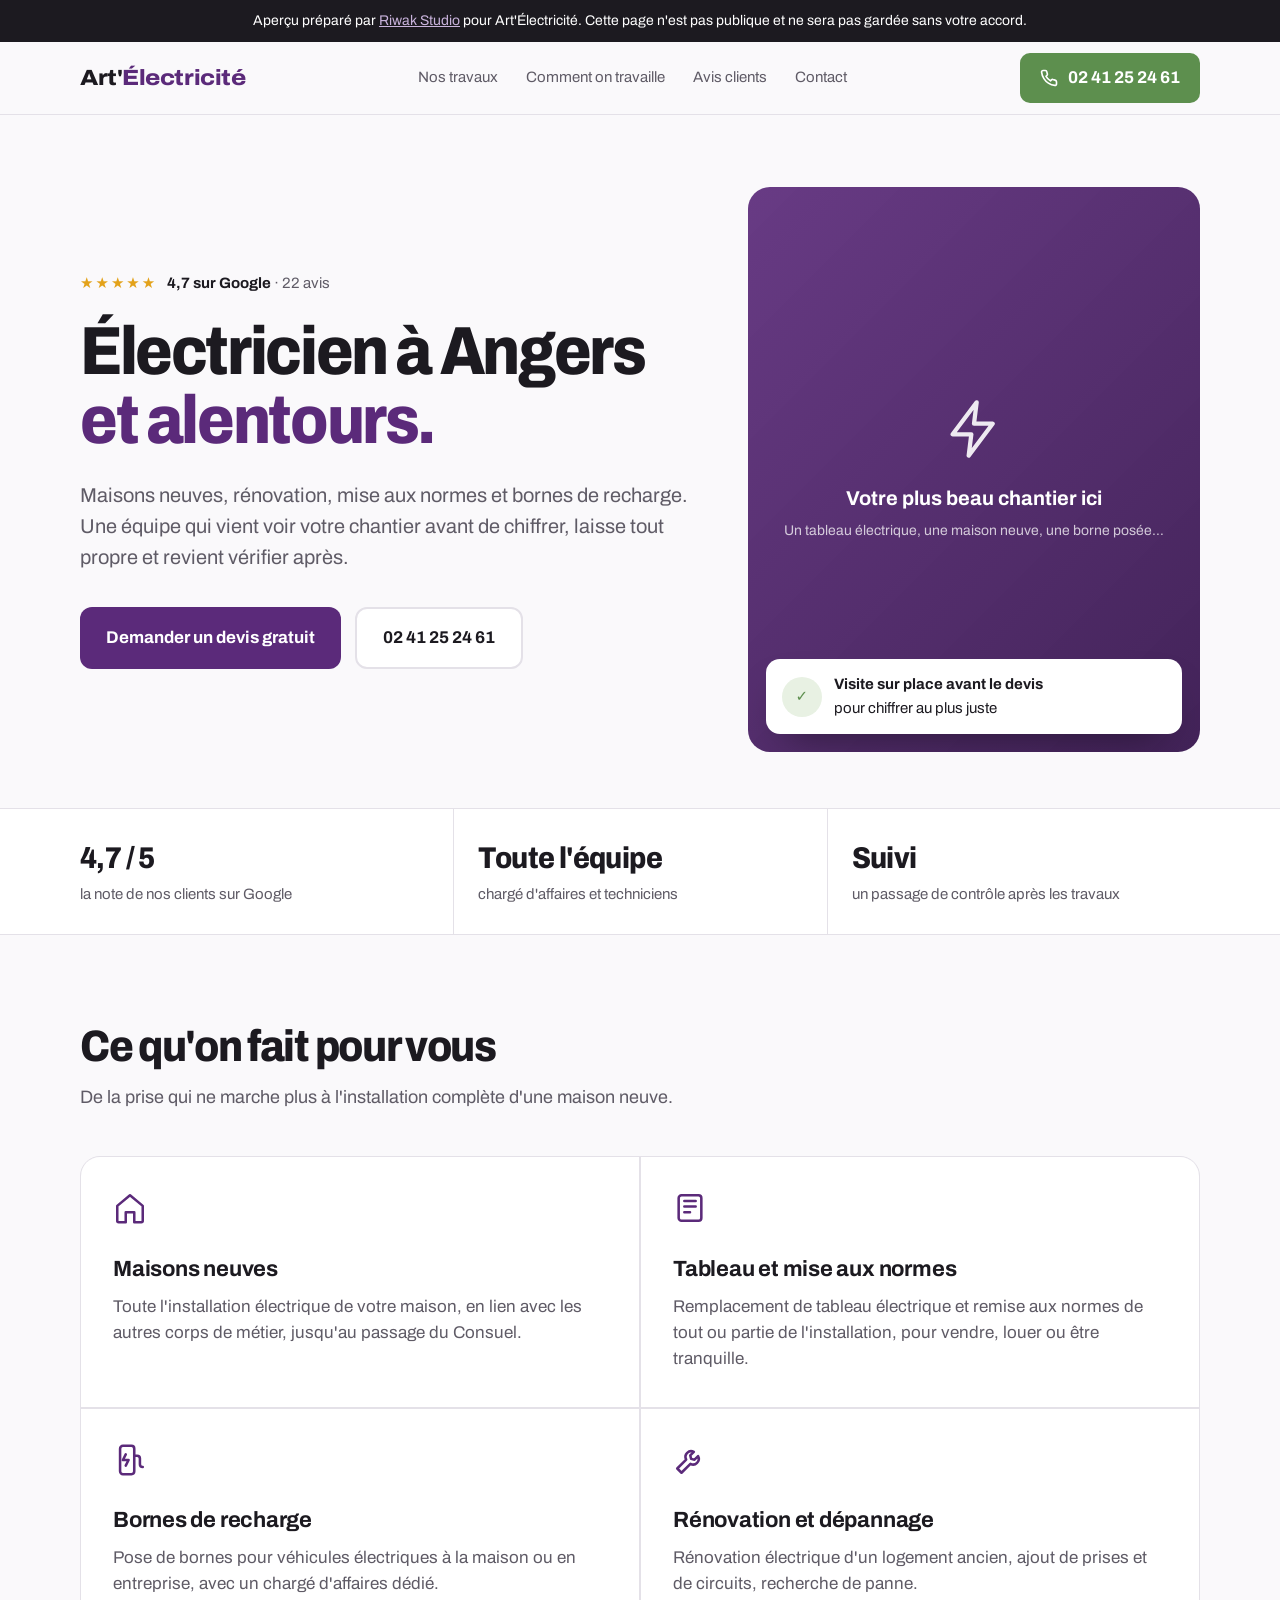
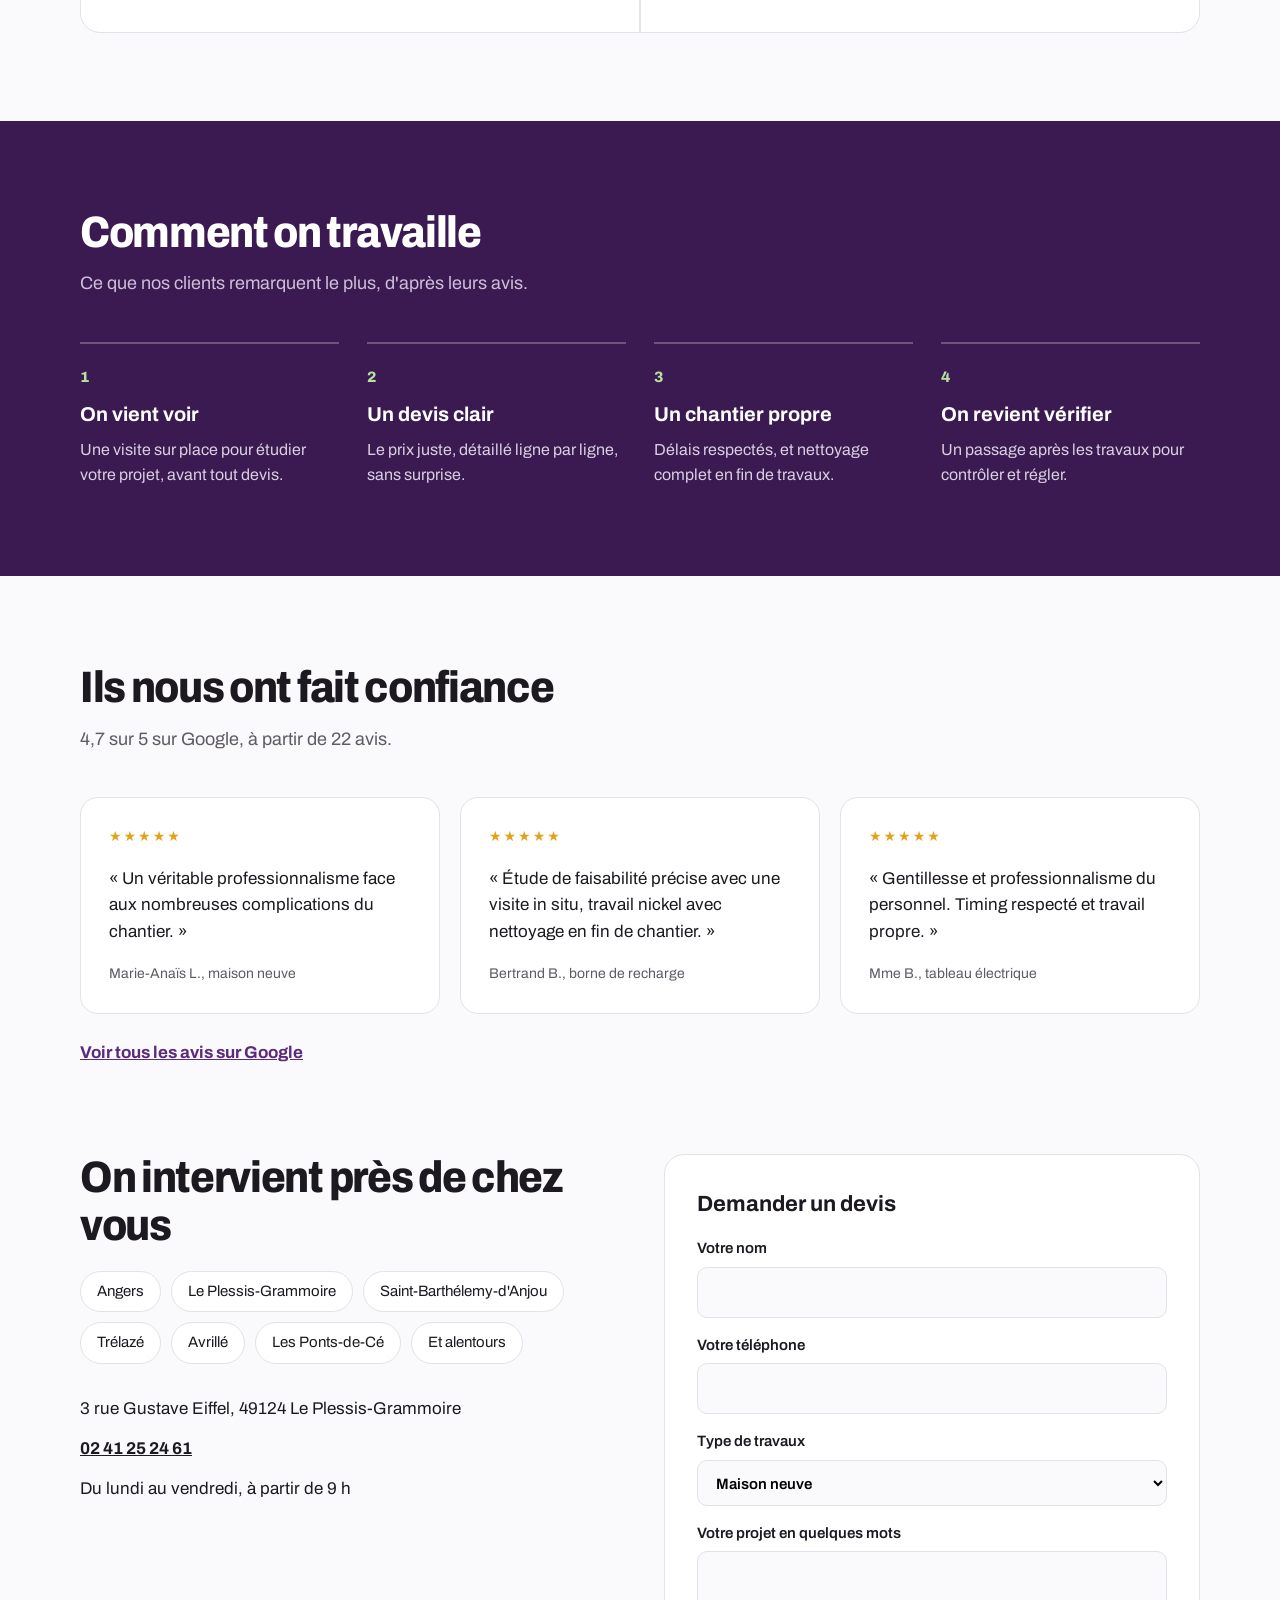
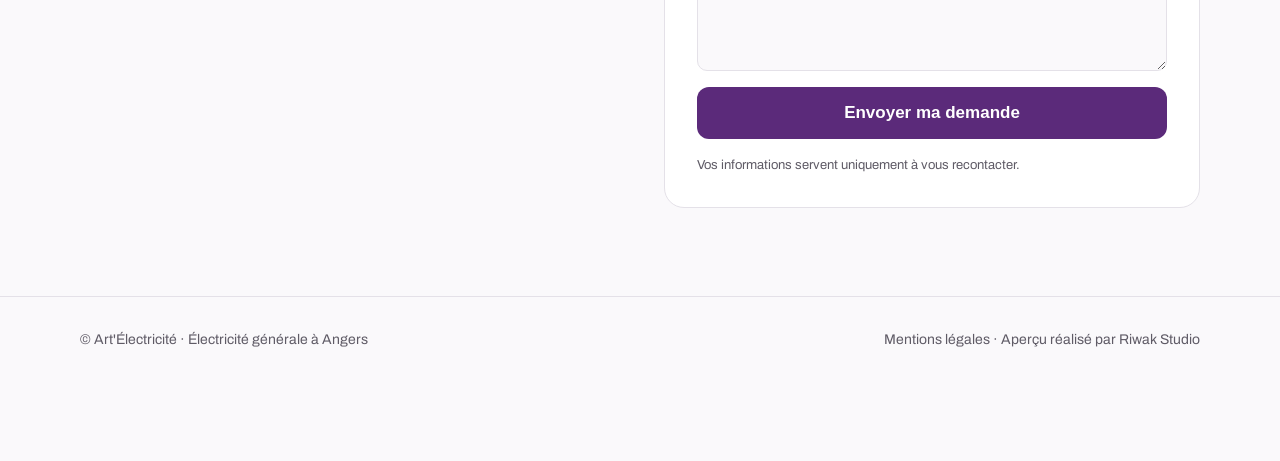
==== apercu/art-electricite/index.html @ fe556f43 "Aperçu Art'Électricité" ====
<!DOCTYPE html>
<html lang="fr">
<head>
<meta charset="utf-8">
<meta name="viewport" content="width=device-width, initial-scale=1">
<meta name="robots" content="noindex, nofollow">
<title>Art'Électricité · Électricien à Angers et alentours</title>
<meta name="description" content="Art'Électricité, électricité générale à Angers et alentours : maisons neuves, rénovation, mise aux normes, tableaux électriques et bornes de recharge.">
<link rel="preconnect" href="https://fonts.googleapis.com">
<link rel="preconnect" href="https://fonts.gstatic.com" crossorigin>
<link href="https://fonts.googleapis.com/css2?family=Archivo:wdth,wght@75..125,400..800&display=swap" rel="stylesheet">
<style>
:root {
  --violet: #5b2a7a;
  --violet-fonce: #3b1a52;
  --vert: #5d8f4e;
  --vert-clair: #e8f1e3;
  --encre: #1c1a20;
  --gris: #5f5b66;
  --fond: #faf9fb;
  --ligne: #e4e1e8;
}
* { margin: 0; padding: 0; box-sizing: border-box; }
html { scroll-behavior: smooth; }
@media (prefers-reduced-motion: reduce) { html { scroll-behavior: auto; } }
body { font-family: "Archivo", system-ui, sans-serif; font-variation-settings: "wdth" 100; color: var(--encre); background: var(--fond); line-height: 1.55; font-size: 17px; }
a { color: inherit; }
:focus-visible { outline: 3px solid var(--vert); outline-offset: 3px; }
.conteneur { width: min(1120px, 100% - 40px); margin: 0 auto; }

/* Bandeau aperçu */
.apercu { background: var(--encre); color: #fff; font-size: 14px; text-align: center; padding: 10px 16px; }
.apercu a { color: #c9b3dc; }

/* En-tête */
header { position: sticky; top: 0; z-index: 10; background: rgba(250,249,251,.94); backdrop-filter: blur(8px); border-bottom: 1px solid var(--ligne); }
.barre { display: flex; align-items: center; justify-content: space-between; height: 72px; gap: 20px; }
.logo { font-weight: 800; font-size: 22px; letter-spacing: -0.02em; text-decoration: none; font-variation-settings: "wdth" 112; }
.logo span { color: var(--violet); }
nav { display: flex; gap: 28px; font-size: 15px; }
nav a { text-decoration: none; color: var(--gris); }
nav a:hover { color: var(--encre); }
.appel { display: inline-flex; align-items: center; gap: 10px; background: var(--vert); color: #fff; text-decoration: none; font-weight: 700; padding: 12px 20px; border-radius: 10px; white-space: nowrap; }
.appel:hover { background: #4e7a41; }
.appel svg { width: 18px; height: 18px; }
@media (max-width: 860px) { nav { display: none; } .appel .num { display: none; } }

/* Ouverture */
.ouverture { padding: 72px 0 56px; }
.ouverture-grille { display: grid; grid-template-columns: 1.15fr .85fr; gap: 56px; align-items: center; }
.note { display: inline-flex; align-items: center; gap: 10px; font-size: 15px; color: var(--gris); margin-bottom: 22px; }
.note b { color: var(--encre); }
.etoiles { color: #e3a21a; letter-spacing: 2px; }
h1 { font-size: clamp(40px, 6vw, 68px); line-height: 1.02; letter-spacing: -0.035em; font-weight: 800; font-variation-settings: "wdth" 88; }
h1 .trait { display: block; color: var(--violet); }
.chapeau { font-size: 20px; color: var(--gris); margin: 24px 0 34px; max-width: 34em; }
.actions { display: flex; flex-wrap: wrap; gap: 14px; }
.bouton { display: inline-flex; align-items: center; gap: 10px; padding: 16px 26px; border-radius: 12px; font-weight: 700; text-decoration: none; font-size: 17px; }
.bouton.plein { background: var(--violet); color: #fff; }
.bouton.plein:hover { background: var(--violet-fonce); }
.bouton.vide { border: 2px solid var(--ligne); background: #fff; }
.bouton.vide:hover { border-color: var(--encre); }

/* Emplacement photo */
.photo { position: relative; border-radius: 22px; overflow: hidden; aspect-ratio: 4 / 5; background:
  linear-gradient(135deg, rgba(91,42,122,.92), rgba(59,26,82,.96)),
  repeating-linear-gradient(90deg, transparent 0 38px, rgba(255,255,255,.06) 38px 40px); display: grid; place-items: center; color: #fff; text-align: center; padding: 30px; }
.photo svg { width: 64px; height: 64px; opacity: .9; margin-bottom: 14px; }
.photo p { font-weight: 700; font-size: 20px; }
.photo small { display: block; opacity: .75; font-size: 14px; margin-top: 6px; font-weight: 400; }
.photo .etiquette { position: absolute; left: 18px; bottom: 18px; right: 18px; background: #fff; color: var(--encre); border-radius: 14px; padding: 14px 16px; display: flex; gap: 12px; align-items: center; text-align: left; font-size: 15px; box-shadow: 0 20px 40px -20px rgba(0,0,0,.5); }
.photo .etiquette i { flex: none; width: 40px; height: 40px; border-radius: 50%; background: var(--vert-clair); color: var(--vert); display: grid; place-items: center; font-style: normal; font-weight: 800; }
@media (max-width: 860px) { .ouverture { padding: 44px 0 40px; } .ouverture-grille { grid-template-columns: 1fr; gap: 36px; } .photo { aspect-ratio: 16 / 11; } }

/* Bande de chiffres */
.chiffres { border-top: 1px solid var(--ligne); border-bottom: 1px solid var(--ligne); background: #fff; }
.chiffres .conteneur { display: grid; grid-template-columns: repeat(3, 1fr); }
.chiffres div div { padding: 26px 24px; border-left: 1px solid var(--ligne); }
.chiffres div div:first-child { border-left: 0; padding-left: 0; }
.chiffres b { display: block; font-size: 30px; font-weight: 800; letter-spacing: -0.02em; font-variation-settings: "wdth" 90; }
.chiffres span { color: var(--gris); font-size: 15px; }
@media (max-width: 640px) { .chiffres .conteneur { grid-template-columns: 1fr; } .chiffres div div { border-left: 0; border-top: 1px solid var(--ligne); padding: 18px 0; } .chiffres div div:first-child { border-top: 0; } }

/* Sections */
section.bloc { padding: 88px 0; }
.titre-bloc { max-width: 40em; margin-bottom: 44px; }
h2 { font-size: clamp(30px, 4vw, 44px); line-height: 1.08; letter-spacing: -0.03em; font-weight: 800; font-variation-settings: "wdth" 90; }
.titre-bloc p { color: var(--gris); margin-top: 14px; font-size: 18px; }

/* Services */
.services { display: grid; grid-template-columns: repeat(2, 1fr); gap: 2px; background: var(--ligne); border: 1px solid var(--ligne); border-radius: 20px; overflow: hidden; }
.service { background: #fff; padding: 34px 32px; }
.service svg { width: 34px; height: 34px; color: var(--violet); margin-bottom: 18px; }
.service h3 { font-size: 22px; letter-spacing: -0.01em; margin-bottom: 8px; }
.service p { color: var(--gris); }
@media (max-width: 760px) { .services { grid-template-columns: 1fr; } }

/* Méthode */
.methode { background: var(--violet-fonce); color: #fff; }
.methode .titre-bloc p { color: #cdbfd8; }
.etapes { display: grid; grid-template-columns: repeat(4, 1fr); gap: 28px; counter-reset: e; }
.etape { border-top: 2px solid rgba(255,255,255,.25); padding-top: 22px; }
.etape::before { counter-increment: e; content: counter(e); display: block; font-size: 15px; font-weight: 800; color: #b5e09f; margin-bottom: 10px; }
.etape h3 { font-size: 20px; margin-bottom: 8px; }
.etape p { color: #d9cfe0; font-size: 16px; }
@media (max-width: 860px) { .etapes { grid-template-columns: 1fr 1fr; } }
@media (max-width: 520px) { .etapes { grid-template-columns: 1fr; } }

/* Avis */
.avis-grille { display: grid; grid-template-columns: repeat(3, 1fr); gap: 20px; }
blockquote { background: #fff; border: 1px solid var(--ligne); border-radius: 18px; padding: 28px; display: flex; flex-direction: column; gap: 18px; }
blockquote p { font-size: 17px; }
blockquote footer { margin-top: auto; font-size: 14px; color: var(--gris); }
blockquote .etoiles { font-size: 14px; }
.lien-avis { display: inline-block; margin-top: 26px; font-weight: 700; color: var(--violet); }
@media (max-width: 860px) { .avis-grille { grid-template-columns: 1fr; } }

/* Zone + contact */
.contact { display: grid; grid-template-columns: 1fr 1fr; gap: 48px; align-items: start; }
.zone-liste { display: flex; flex-wrap: wrap; gap: 10px; margin: 22px 0 32px; }
.zone-liste span { background: #fff; border: 1px solid var(--ligne); border-radius: 30px; padding: 8px 16px; font-size: 15px; }
.coordonnees { display: grid; gap: 14px; font-size: 17px; }
.coordonnees a { font-weight: 700; }
form { background: #fff; border: 1px solid var(--ligne); border-radius: 20px; padding: 32px; display: grid; gap: 16px; }
label { font-weight: 600; font-size: 15px; display: grid; gap: 6px; }
input, textarea, select { font: inherit; padding: 13px 14px; border: 1.5px solid var(--ligne); border-radius: 10px; background: var(--fond); }
textarea { min-height: 120px; resize: vertical; }
form .bouton { justify-content: center; border: 0; cursor: pointer; }
form small { color: var(--gris); font-size: 13px; }
@media (max-width: 860px) { .contact { grid-template-columns: 1fr; } }

/* Pied */
.pied { border-top: 1px solid var(--ligne); padding: 32px 0 110px; color: var(--gris); font-size: 14px; }
.pied .conteneur { display: flex; flex-wrap: wrap; justify-content: space-between; gap: 12px; }

/* Bouton d'appel fixe sur téléphone */
.appel-mobile { display: none; }
@media (max-width: 860px) {
  .appel-mobile { display: flex; position: fixed; left: 16px; right: 16px; bottom: 16px; z-index: 20; justify-content: center; align-items: center; gap: 10px; background: var(--vert); color: #fff; font-weight: 800; text-decoration: none; padding: 17px; border-radius: 14px; box-shadow: 0 16px 30px -12px rgba(0,0,0,.45); }
  .appel-mobile svg { width: 20px; height: 20px; }
}
</style>
</head>
<body>

<p class="apercu">Aperçu préparé par <a href="https://riwakstudio.fr">Riwak Studio</a> pour Art'Électricité. Cette page n'est pas publique et ne sera pas gardée sans votre accord.</p>

<header>
  <div class="conteneur barre">
    <a class="logo" href="#">Art'<span>Électricité</span></a>
    <nav aria-label="Menu principal">
      <a href="#services">Nos travaux</a>
      <a href="#methode">Comment on travaille</a>
      <a href="#avis">Avis clients</a>
      <a href="#contact">Contact</a>
    </nav>
    <a class="appel" href="tel:+33241252461" aria-label="Appeler le 02 41 25 24 61"><svg viewBox="0 0 24 24" fill="none" stroke="currentColor" stroke-width="2.2" stroke-linecap="round" stroke-linejoin="round" aria-hidden="true"><path d="M22 16.9v3a2 2 0 0 1-2.2 2 19.8 19.8 0 0 1-8.6-3.1 19.5 19.5 0 0 1-6-6A19.8 19.8 0 0 1 2.1 4.2 2 2 0 0 1 4.1 2h3a2 2 0 0 1 2 1.7c.1.9.4 1.8.7 2.7a2 2 0 0 1-.5 2.1L8 9.8a16 16 0 0 0 6 6l1.3-1.3a2 2 0 0 1 2.1-.4c.9.3 1.8.6 2.7.7a2 2 0 0 1 1.7 2z"/></svg><span class="num">02 41 25 24 61</span></a>
  </div>
</header>

<main>
<section class="ouverture">
  <div class="conteneur ouverture-grille">
    <div>
      <p class="note"><span class="etoiles" aria-hidden="true">★★★★★</span><span><b>4,7 sur Google</b> · 22 avis</span></p>
      <h1>Électricien à Angers <span class="trait">et alentours.</span></h1>
      <p class="chapeau">Maisons neuves, rénovation, mise aux normes et bornes de recharge. Une équipe qui vient voir votre chantier avant de chiffrer, laisse tout propre et revient vérifier après.</p>
      <div class="actions">
        <a class="bouton plein" href="#contact">Demander un devis gratuit</a>
        <a class="bouton vide" href="tel:+33241252461">02 41 25 24 61</a>
      </div>
    </div>
    <div class="photo" role="img" aria-label="Emplacement pour une photo de chantier">
      <div>
        <svg viewBox="0 0 24 24" fill="none" stroke="currentColor" stroke-width="1.6" stroke-linecap="round" stroke-linejoin="round" aria-hidden="true"><path d="M13 2 4 14h7l-1 8 9-12h-7z"/></svg>
        <p>Votre plus beau chantier ici<small>Un tableau électrique, une maison neuve, une borne posée…</small></p>
      </div>
      <div class="etiquette"><i>✓</i><span><b>Visite sur place avant le devis</b><br>pour chiffrer au plus juste</span></div>
    </div>
  </div>
</section>

<div class="chiffres">
  <div class="conteneur">
    <div><b>4,7 / 5</b><span>la note de nos clients sur Google</span></div>
    <div><b>Toute l'équipe</b><span>chargé d'affaires et techniciens</span></div>
    <div><b>Suivi</b><span>un passage de contrôle après les travaux</span></div>
  </div>
</div>

<section class="bloc" id="services">
  <div class="conteneur">
    <div class="titre-bloc">
      <h2>Ce qu'on fait pour vous</h2>
      <p>De la prise qui ne marche plus à l'installation complète d'une maison neuve.</p>
    </div>
    <div class="services">
      <article class="service">
        <svg viewBox="0 0 24 24" fill="none" stroke="currentColor" stroke-width="1.8" stroke-linecap="round" stroke-linejoin="round" aria-hidden="true"><path d="M3 10.5 12 3l9 7.5V21a1 1 0 0 1-1 1h-5v-7H9v7H4a1 1 0 0 1-1-1z"/></svg>
        <h3>Maisons neuves</h3>
        <p>Toute l'installation électrique de votre maison, en lien avec les autres corps de métier, jusqu'au passage du Consuel.</p>
      </article>
      <article class="service">
        <svg viewBox="0 0 24 24" fill="none" stroke="currentColor" stroke-width="1.8" stroke-linecap="round" stroke-linejoin="round" aria-hidden="true"><rect x="4" y="3" width="16" height="18" rx="2"/><path d="M8 7h8M8 11h8M8 15h4"/></svg>
        <h3>Tableau et mise aux normes</h3>
        <p>Remplacement de tableau électrique et remise aux normes de tout ou partie de l'installation, pour vendre, louer ou être tranquille.</p>
      </article>
      <article class="service">
        <svg viewBox="0 0 24 24" fill="none" stroke="currentColor" stroke-width="1.8" stroke-linecap="round" stroke-linejoin="round" aria-hidden="true"><rect x="5" y="2" width="10" height="20" rx="2"/><path d="M15 9h2a2 2 0 0 1 2 2v4a2 2 0 0 0 2 2M9 8l-2 4h4l-2 4"/></svg>
        <h3>Bornes de recharge</h3>
        <p>Pose de bornes pour véhicules électriques à la maison ou en entreprise, avec un chargé d'affaires dédié.</p>
      </article>
      <article class="service">
        <svg viewBox="0 0 24 24" fill="none" stroke="currentColor" stroke-width="1.8" stroke-linecap="round" stroke-linejoin="round" aria-hidden="true"><path d="M14.7 6.3a4 4 0 0 0-5.4 5.4L3 18l3 3 6.3-6.3a4 4 0 0 0 5.4-5.4l-2.5 2.5-2.4-.6-.6-2.4z"/></svg>
        <h3>Rénovation et dépannage</h3>
        <p>Rénovation électrique d'un logement ancien, ajout de prises et de circuits, recherche de panne.</p>
      </article>
    </div>
  </div>
</section>

<section class="bloc methode" id="methode">
  <div class="conteneur">
    <div class="titre-bloc">
      <h2>Comment on travaille</h2>
      <p>Ce que nos clients remarquent le plus, d'après leurs avis.</p>
    </div>
    <div class="etapes">
      <div class="etape"><h3>On vient voir</h3><p>Une visite sur place pour étudier votre projet, avant tout devis.</p></div>
      <div class="etape"><h3>Un devis clair</h3><p>Le prix juste, détaillé ligne par ligne, sans surprise.</p></div>
      <div class="etape"><h3>Un chantier propre</h3><p>Délais respectés, et nettoyage complet en fin de travaux.</p></div>
      <div class="etape"><h3>On revient vérifier</h3><p>Un passage après les travaux pour contrôler et régler.</p></div>
    </div>
  </div>
</section>

<section class="bloc" id="avis">
  <div class="conteneur">
    <div class="titre-bloc">
      <h2>Ils nous ont fait confiance</h2>
      <p>4,7 sur 5 sur Google, à partir de 22 avis.</p>
    </div>
    <div class="avis-grille">
      <blockquote>
        <span class="etoiles" aria-label="5 étoiles">★★★★★</span>
        <p>« Un véritable professionnalisme face aux nombreuses complications du chantier. »</p>
        <footer>Marie-Anaïs L., maison neuve</footer>
      </blockquote>
      <blockquote>
        <span class="etoiles" aria-label="5 étoiles">★★★★★</span>
        <p>« Étude de faisabilité précise avec une visite in situ, travail nickel avec nettoyage en fin de chantier. »</p>
        <footer>Bertrand B., borne de recharge</footer>
      </blockquote>
      <blockquote>
        <span class="etoiles" aria-label="5 étoiles">★★★★★</span>
        <p>« Gentillesse et professionnalisme du personnel. Timing respecté et travail propre. »</p>
        <footer>Mme B., tableau électrique</footer>
      </blockquote>
    </div>
    <a class="lien-avis" href="#">Voir tous les avis sur Google</a>
  </div>
</section>

<section class="bloc" id="contact" style="padding-top:0">
  <div class="conteneur contact">
    <div>
      <h2>On intervient près de chez vous</h2>
      <div class="zone-liste">
        <span>Angers</span><span>Le Plessis-Grammoire</span><span>Saint-Barthélemy-d'Anjou</span><span>Trélazé</span><span>Avrillé</span><span>Les Ponts-de-Cé</span><span>Et alentours</span>
      </div>
      <div class="coordonnees">
        <p>3 rue Gustave Eiffel, 49124 Le Plessis-Grammoire</p>
        <p><a href="tel:+33241252461">02 41 25 24 61</a></p>
        <p>Du lundi au vendredi, à partir de 9 h</p>
      </div>
    </div>
    <form onsubmit="event.preventDefault(); this.querySelector('button').textContent = 'Aperçu : le formulaire sera relié à votre e-mail';">
      <h3 style="font-size:22px">Demander un devis</h3>
      <label>Votre nom<input name="nom" autocomplete="name" required></label>
      <label>Votre téléphone<input name="tel" type="tel" autocomplete="tel" required></label>
      <label>Type de travaux
        <select name="type"><option>Maison neuve</option><option>Tableau / mise aux normes</option><option>Borne de recharge</option><option>Rénovation / dépannage</option><option>Autre</option></select>
      </label>
      <label>Votre projet en quelques mots<textarea name="message"></textarea></label>
      <button class="bouton plein" type="submit">Envoyer ma demande</button>
      <small>Vos informations servent uniquement à vous recontacter.</small>
    </form>
  </div>
</section>
</main>

<footer class="pied">
  <div class="conteneur">
    <span>© Art'Électricité · Électricité générale à Angers</span>
    <span>Mentions légales · Aperçu réalisé par Riwak Studio</span>
  </div>
</footer>

<a class="appel-mobile" href="tel:+33241252461"><svg viewBox="0 0 24 24" fill="none" stroke="currentColor" stroke-width="2.2" stroke-linecap="round" stroke-linejoin="round" aria-hidden="true"><path d="M22 16.9v3a2 2 0 0 1-2.2 2 19.8 19.8 0 0 1-8.6-3.1 19.5 19.5 0 0 1-6-6A19.8 19.8 0 0 1 2.1 4.2 2 2 0 0 1 4.1 2h3a2 2 0 0 1 2 1.7c.1.9.4 1.8.7 2.7a2 2 0 0 1-.5 2.1L8 9.8a16 16 0 0 0 6 6l1.3-1.3a2 2 0 0 1 2.1-.4c.9.3 1.8.6 2.7.7a2 2 0 0 1 1.7 2z"/></svg>Appeler Art'Électricité</a>

</body>
</html>
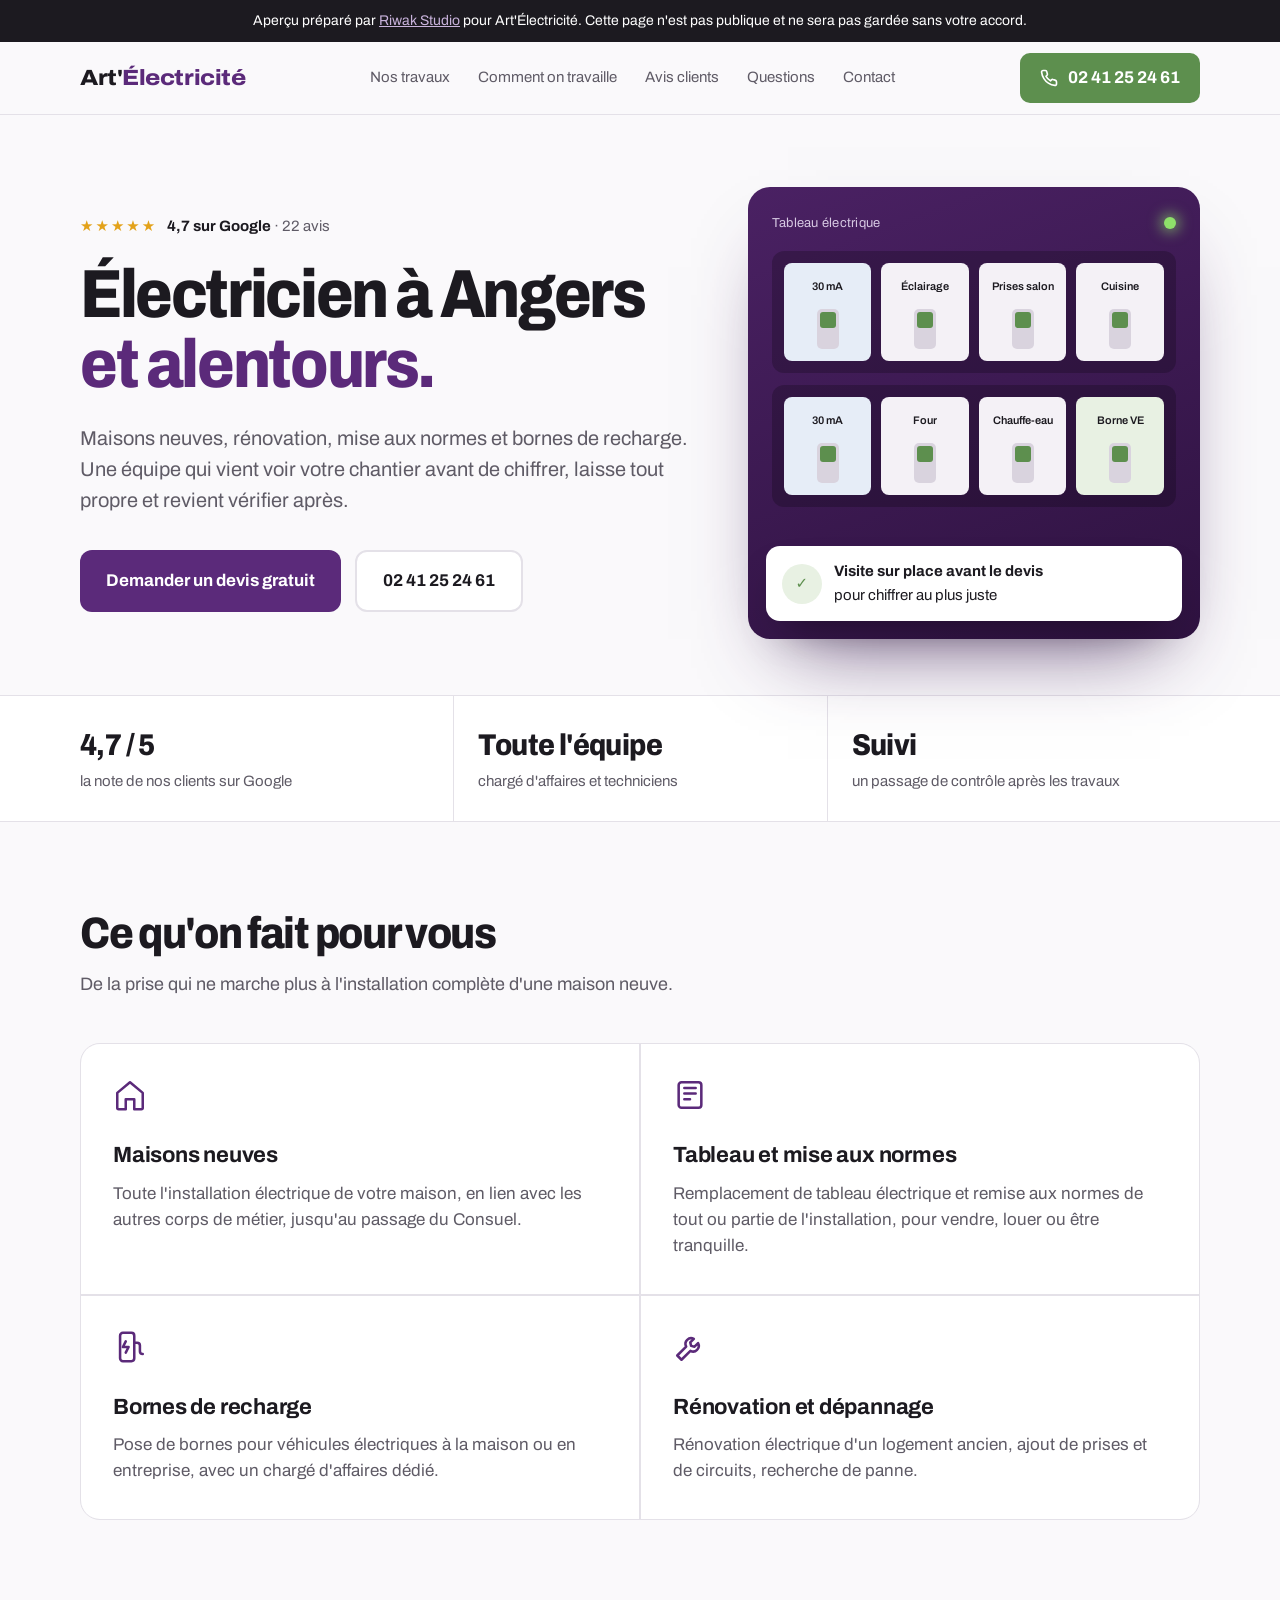
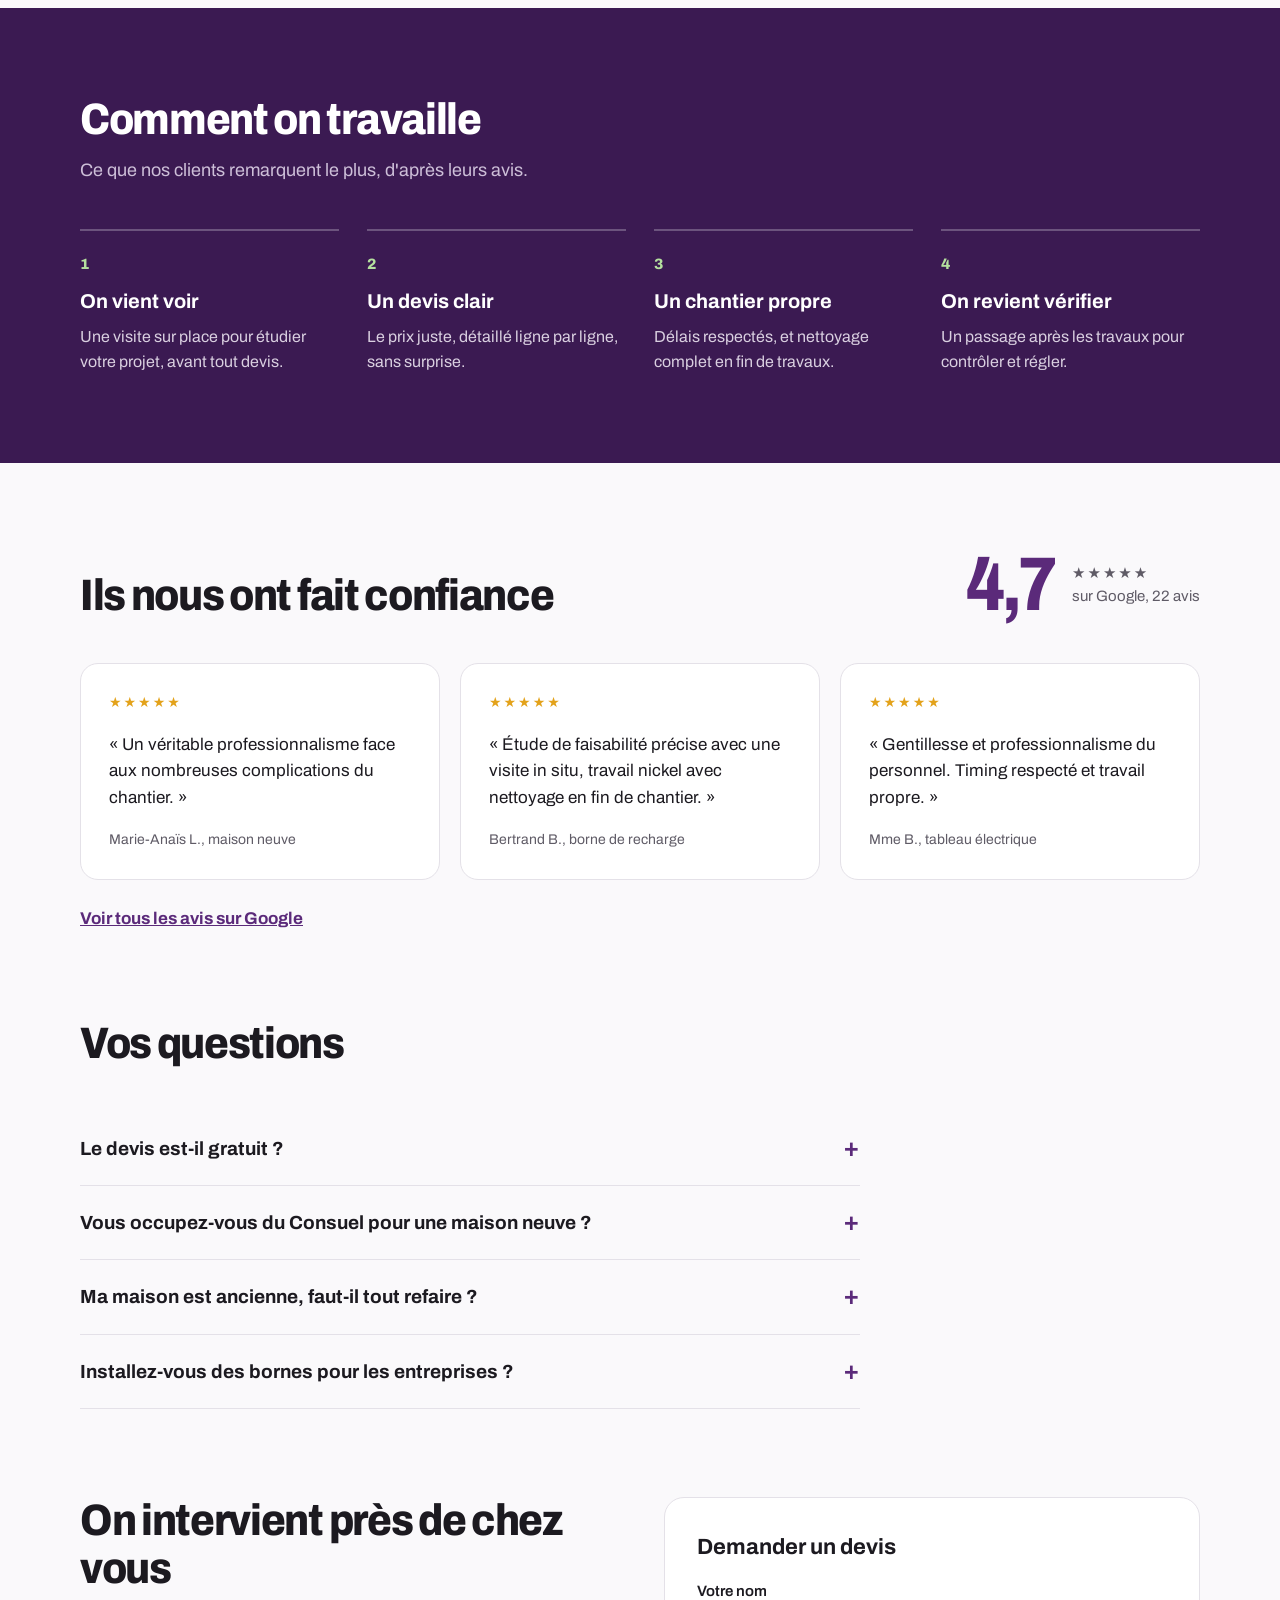
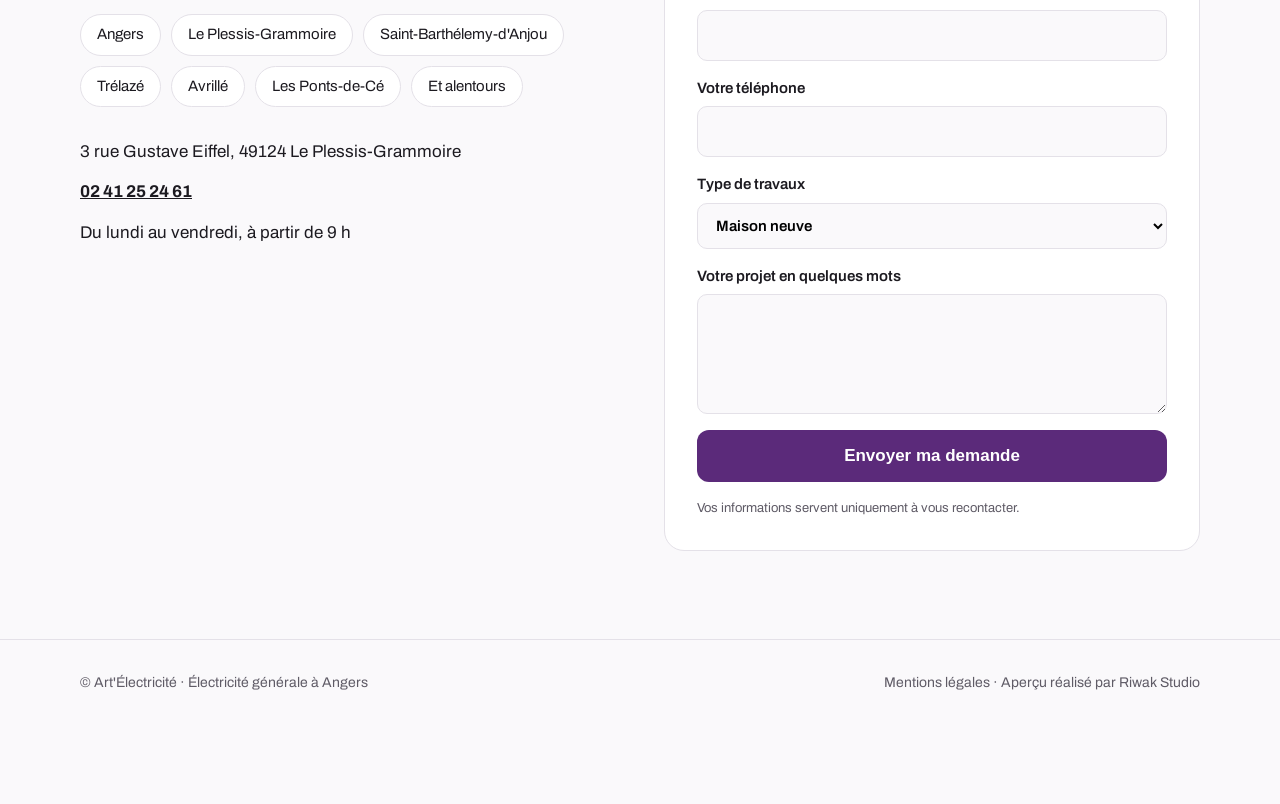
==== commit dda83126: "Aperçu Art'Électricité" ====
--- a/apercu/art-electricite/index.html
+++ b/apercu/art-electricite/index.html
@@ -129,6 +129,41 @@
 form small { color: var(--gris); font-size: 13px; }
 @media (max-width: 860px) { .contact { grid-template-columns: 1fr; } }
 
+
+/* Tableau électrique dessiné */
+.tableau { position: relative; background: linear-gradient(160deg, #4a2163, #2e1240); border-radius: 22px; padding: 26px 24px 120px; color: #fff; box-shadow: 0 40px 80px -40px rgba(59,26,82,.8); }
+.tableau-tete { display: flex; justify-content: space-between; align-items: center; font-size: 13px; text-transform: none; letter-spacing: .02em; color: #d6c8e2; margin-bottom: 18px; }
+.voyant { width: 12px; height: 12px; border-radius: 50%; background: #6b5a78; box-shadow: none; animation: voyant .4s 2.2s forwards; }
+@keyframes voyant { to { background: #8ee06a; box-shadow: 0 0 14px 3px rgba(142,224,106,.7); } }
+.rangee { display: grid; grid-template-columns: repeat(4, 1fr); gap: 10px; background: rgba(0,0,0,.22); border-radius: 12px; padding: 12px; margin-bottom: 12px; }
+.dj { background: #f4f1f6; color: var(--encre); border-radius: 8px; padding: 10px 6px 12px; display: grid; justify-items: center; gap: 10px; }
+.dj b { font-size: 11px; font-weight: 600; text-align: center; line-height: 1.15; min-height: 26px; display: grid; place-items: center; }
+.dj i { width: 22px; height: 40px; border-radius: 5px; background: #d9d3de; position: relative; }
+.dj i::after { content: ""; position: absolute; left: 3px; right: 3px; height: 16px; border-radius: 3px; background: #6c6574; bottom: 3px; animation: leve .25s forwards; }
+.dj.diff { background: #e6edf7; } .dj.borne { background: var(--vert-clair); }
+.rangee:nth-of-type(2) .dj:nth-child(1) i::after { animation-delay: .5s } .rangee:nth-of-type(2) .dj:nth-child(2) i::after { animation-delay: .65s } .rangee:nth-of-type(2) .dj:nth-child(3) i::after { animation-delay: .8s } .rangee:nth-of-type(2) .dj:nth-child(4) i::after { animation-delay: .95s }
+.rangee:nth-of-type(3) .dj:nth-child(1) i::after { animation-delay: 1.2s } .rangee:nth-of-type(3) .dj:nth-child(2) i::after { animation-delay: 1.35s } .rangee:nth-of-type(3) .dj:nth-child(3) i::after { animation-delay: 1.5s } .rangee:nth-of-type(3) .dj:nth-child(4) i::after { animation-delay: 1.65s }
+@keyframes leve { to { bottom: 21px; background: var(--vert); } }
+@media (prefers-reduced-motion: reduce) { .dj i::after { animation-duration: 0s; animation-delay: 0s !important; } .voyant { animation-delay: 0s; animation-duration: 0s; } }
+.tableau .etiquette { position: absolute; left: 18px; bottom: 18px; right: 18px; background: #fff; color: var(--encre); border-radius: 14px; padding: 14px 16px; display: flex; gap: 12px; align-items: center; font-size: 15px; box-shadow: 0 20px 40px -20px rgba(0,0,0,.5); }
+.coche { flex: none; width: 40px; height: 40px; border-radius: 50%; background: var(--vert-clair); color: var(--vert); display: grid; place-items: center; font-weight: 800; }
+@media (max-width: 520px) { .tableau { padding: 20px 14px 110px; } .rangee { gap: 6px; padding: 8px; } .dj b { font-size: 10px; } }
+
+/* Note géante des avis */
+.avis-tete { display: flex; align-items: flex-end; justify-content: space-between; gap: 30px; flex-wrap: wrap; margin-bottom: 44px; }
+.grosse-note { display: flex; align-items: center; gap: 18px; }
+.grosse-note b { font-size: 76px; line-height: .9; font-weight: 800; letter-spacing: -0.04em; color: var(--violet); font-variation-settings: "wdth" 80; }
+.grosse-note span { color: var(--gris); font-size: 15px; }
+
+/* Questions */
+.questions { max-width: 780px; }
+details { border-bottom: 1px solid var(--ligne); }
+summary { cursor: pointer; list-style: none; padding: 22px 0; font-weight: 700; font-size: 19px; display: flex; justify-content: space-between; gap: 20px; }
+summary::-webkit-details-marker { display: none; }
+summary::after { content: "+"; color: var(--violet); font-size: 26px; line-height: 1; transition: transform .2s; }
+details[open] summary::after { transform: rotate(45deg); }
+details p { color: var(--gris); padding: 0 0 22px; max-width: 40em; }
+
 /* Pied */
 .pied { border-top: 1px solid var(--ligne); padding: 32px 0 110px; color: var(--gris); font-size: 14px; }
 .pied .conteneur { display: flex; flex-wrap: wrap; justify-content: space-between; gap: 12px; }
@@ -152,6 +187,7 @@
       <a href="#services">Nos travaux</a>
       <a href="#methode">Comment on travaille</a>
       <a href="#avis">Avis clients</a>
+      <a href="#questions">Questions</a>
       <a href="#contact">Contact</a>
     </nav>
     <a class="appel" href="tel:+33241252461" aria-label="Appeler le 02 41 25 24 61"><svg viewBox="0 0 24 24" fill="none" stroke="currentColor" stroke-width="2.2" stroke-linecap="round" stroke-linejoin="round" aria-hidden="true"><path d="M22 16.9v3a2 2 0 0 1-2.2 2 19.8 19.8 0 0 1-8.6-3.1 19.5 19.5 0 0 1-6-6A19.8 19.8 0 0 1 2.1 4.2 2 2 0 0 1 4.1 2h3a2 2 0 0 1 2 1.7c.1.9.4 1.8.7 2.7a2 2 0 0 1-.5 2.1L8 9.8a16 16 0 0 0 6 6l1.3-1.3a2 2 0 0 1 2.1-.4c.9.3 1.8.6 2.7.7a2 2 0 0 1 1.7 2z"/></svg><span class="num">02 41 25 24 61</span></a>
@@ -170,12 +206,15 @@
         <a class="bouton vide" href="tel:+33241252461">02 41 25 24 61</a>
       </div>
     </div>
-    <div class="photo" role="img" aria-label="Emplacement pour une photo de chantier">
-      <div>
-        <svg viewBox="0 0 24 24" fill="none" stroke="currentColor" stroke-width="1.6" stroke-linecap="round" stroke-linejoin="round" aria-hidden="true"><path d="M13 2 4 14h7l-1 8 9-12h-7z"/></svg>
-        <p>Votre plus beau chantier ici<small>Un tableau électrique, une maison neuve, une borne posée…</small></p>
-      </div>
-      <div class="etiquette"><i>✓</i><span><b>Visite sur place avant le devis</b><br>pour chiffrer au plus juste</span></div>
+    <div class="tableau" aria-hidden="true">
+      <div class="tableau-tete"><span>Tableau électrique</span><span class="voyant"></span></div>
+      <div class="rangee">
+        <div class="dj diff"><b>30 mA</b><i></i></div><div class="dj"><b>Éclairage</b><i></i></div><div class="dj"><b>Prises salon</b><i></i></div><div class="dj"><b>Cuisine</b><i></i></div>
+      </div>
+      <div class="rangee">
+        <div class="dj diff"><b>30 mA</b><i></i></div><div class="dj"><b>Four</b><i></i></div><div class="dj"><b>Chauffe-eau</b><i></i></div><div class="dj borne"><b>Borne VE</b><i></i></div>
+      </div>
+      <div class="etiquette"><span class="coche">✓</span><span><b>Visite sur place avant le devis</b><br>pour chiffrer au plus juste</span></div>
     </div>
   </div>
 </section>
@@ -236,9 +275,9 @@
 
 <section class="bloc" id="avis">
   <div class="conteneur">
-    <div class="titre-bloc">
+    <div class="avis-tete">
       <h2>Ils nous ont fait confiance</h2>
-      <p>4,7 sur 5 sur Google, à partir de 22 avis.</p>
+      <div class="grosse-note"><b>4,7</b><span><span class="etoiles">★★★★★</span><br>sur Google, 22 avis</span></div>
     </div>
     <div class="avis-grille">
       <blockquote>
@@ -261,6 +300,18 @@
   </div>
 </section>
 
+<section class="bloc" id="questions" style="padding-top:0">
+  <div class="conteneur">
+    <div class="titre-bloc"><h2>Vos questions</h2></div>
+    <div class="questions">
+      <details><summary>Le devis est-il gratuit ?</summary><p>Oui. Nous venons voir votre installation sur place, puis vous recevez un devis détaillé, sans engagement.</p></details>
+      <details><summary>Vous occupez-vous du Consuel pour une maison neuve ?</summary><p>Oui, nous préparons l'installation et les documents pour le passage du Consuel, l'attestation qui permet la mise en service par le fournisseur d'électricité.</p></details>
+      <details><summary>Ma maison est ancienne, faut-il tout refaire ?</summary><p>Pas forcément. Souvent, un nouveau tableau et la mise aux normes de certains circuits suffisent. On vous dit ce qui est nécessaire, et ce qui peut attendre.</p></details>
+      <details><summary>Installez-vous des bornes pour les entreprises ?</summary><p>Oui, pour les particuliers comme pour les professionnels, avec un chargé d'affaires qui suit votre projet du devis à la mise en service.</p></details>
+    </div>
+  </div>
+</section>
+
 <section class="bloc" id="contact" style="padding-top:0">
   <div class="conteneur contact">
     <div>
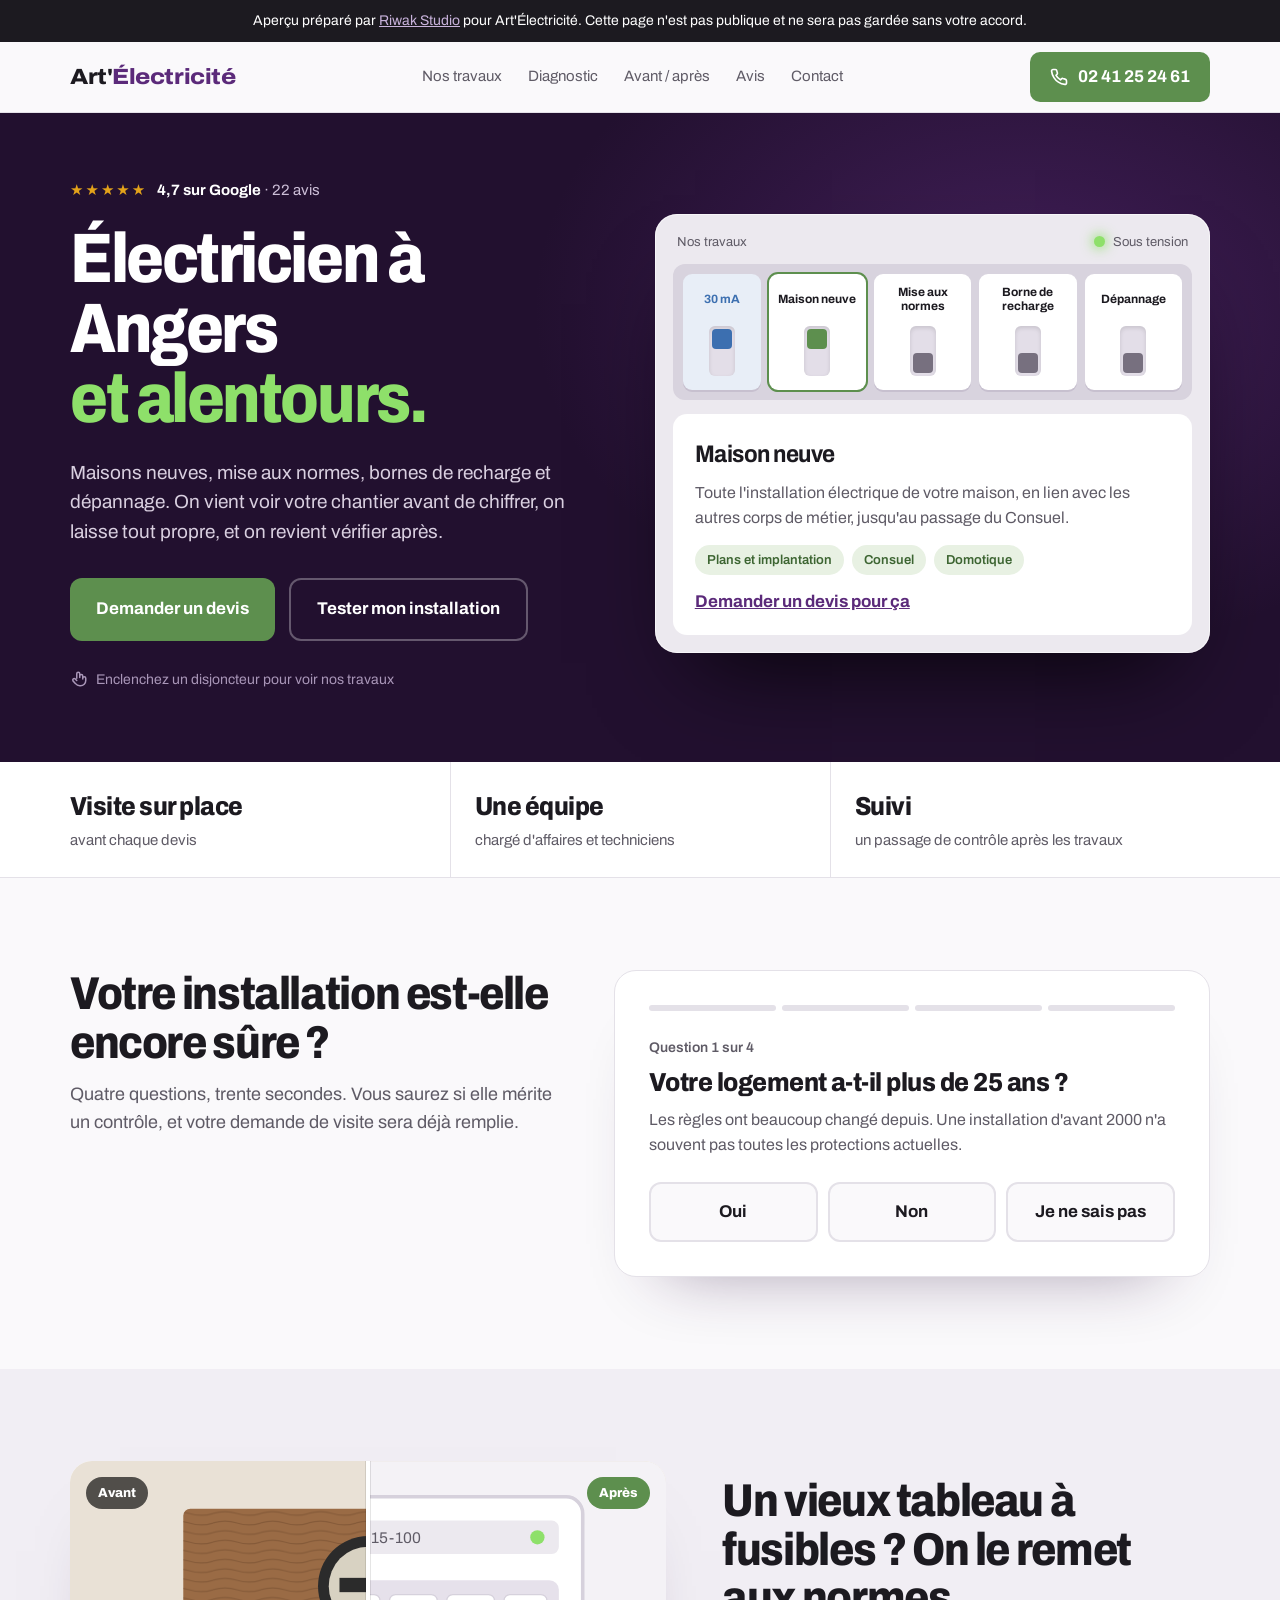
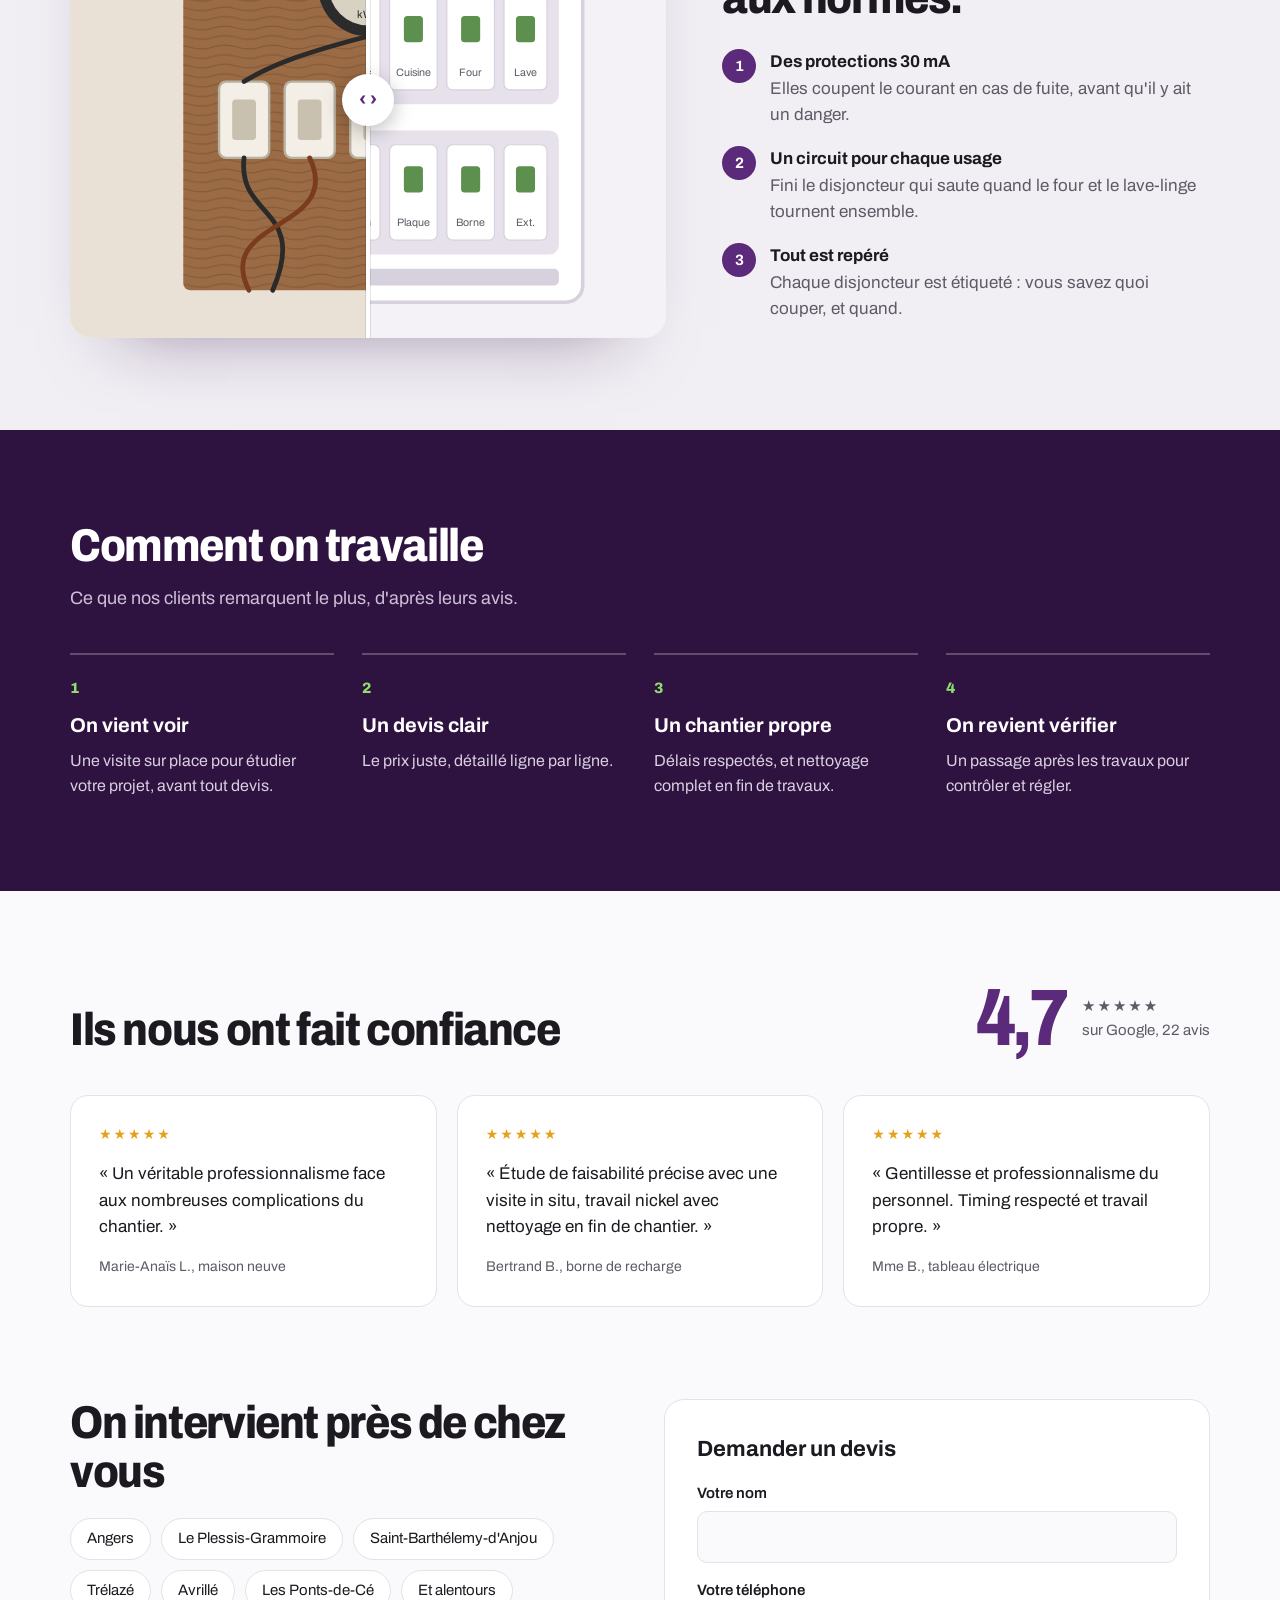
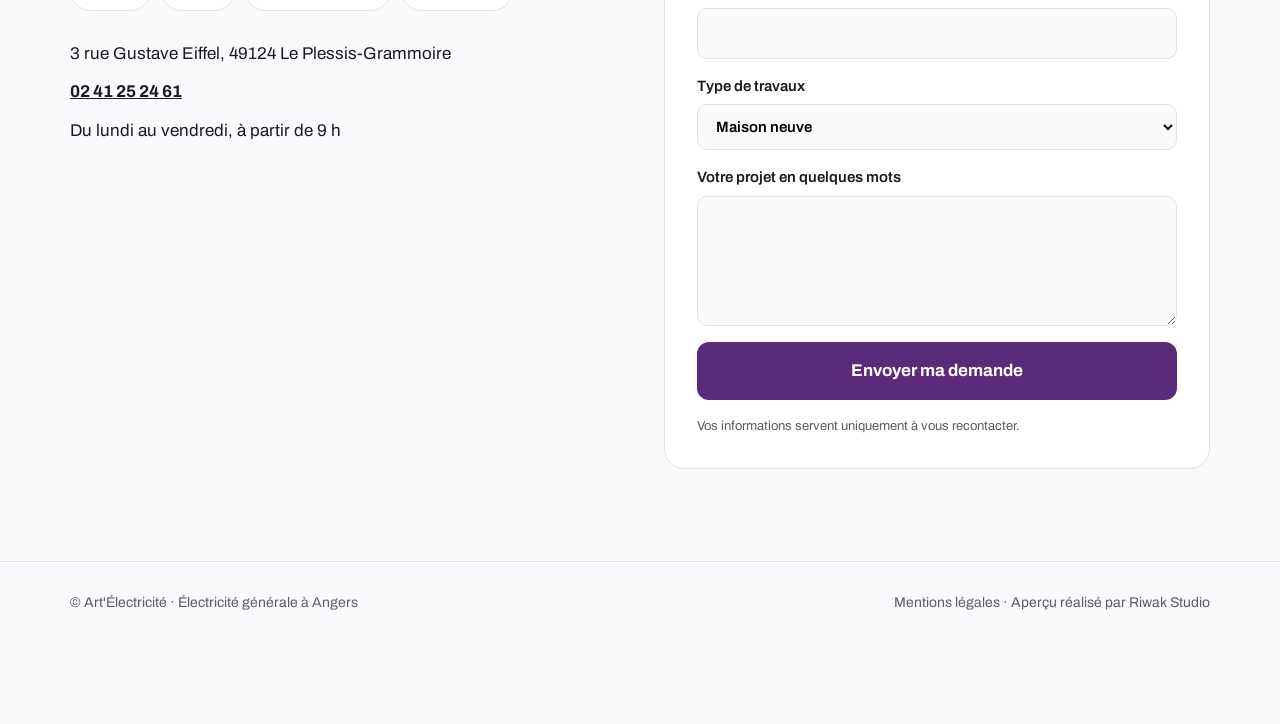
==== commit d03b7fe7: "Update index.html" ====
--- a/apercu/art-electricite/index.html
+++ b/apercu/art-electricite/index.html
@@ -5,174 +5,186 @@
 <meta name="viewport" content="width=device-width, initial-scale=1">
 <meta name="robots" content="noindex, nofollow">
 <title>Art'Électricité · Électricien à Angers et alentours</title>
-<meta name="description" content="Art'Électricité, électricité générale à Angers et alentours : maisons neuves, rénovation, mise aux normes, tableaux électriques et bornes de recharge.">
+<meta name="description" content="Art'Électricité, électricité générale à Angers et alentours : maisons neuves, mise aux normes, tableaux électriques, bornes de recharge et dépannage.">
 <link rel="preconnect" href="https://fonts.googleapis.com">
 <link rel="preconnect" href="https://fonts.gstatic.com" crossorigin>
 <link href="https://fonts.googleapis.com/css2?family=Archivo:wdth,wght@75..125,400..800&display=swap" rel="stylesheet">
 <style>
 :root {
-  --violet: #5b2a7a;
-  --violet-fonce: #3b1a52;
-  --vert: #5d8f4e;
-  --vert-clair: #e8f1e3;
-  --encre: #1c1a20;
-  --gris: #5f5b66;
-  --fond: #faf9fb;
-  --ligne: #e4e1e8;
+  --violet: #5b2a7a; --violet-fonce: #2e1240; --violet-nuit: #22102f;
+  --vert: #5d8f4e; --vert-vif: #8ee06a; --vert-clair: #e8f1e3;
+  --encre: #1c1a20; --gris: #5f5b66; --fond: #faf9fb; --ligne: #e4e1e8;
+  --ambre: #e3a21a;
 }
 * { margin: 0; padding: 0; box-sizing: border-box; }
-html { scroll-behavior: smooth; }
-@media (prefers-reduced-motion: reduce) { html { scroll-behavior: auto; } }
-body { font-family: "Archivo", system-ui, sans-serif; font-variation-settings: "wdth" 100; color: var(--encre); background: var(--fond); line-height: 1.55; font-size: 17px; }
+html { scroll-behavior: smooth; scroll-padding-top: 80px; }
+body { font-family: "Archivo", system-ui, sans-serif; color: var(--encre); background: var(--fond); line-height: 1.55; font-size: 17px; }
 a { color: inherit; }
-:focus-visible { outline: 3px solid var(--vert); outline-offset: 3px; }
-.conteneur { width: min(1120px, 100% - 40px); margin: 0 auto; }
-
-/* Bandeau aperçu */
+button { font: inherit; color: inherit; cursor: pointer; }
+:focus-visible { outline: 3px solid var(--vert-vif); outline-offset: 3px; }
+.conteneur { width: min(1140px, 100% - 40px); margin: 0 auto; }
+@media (prefers-reduced-motion: reduce) { html { scroll-behavior: auto; } *, *::before, *::after { transition-duration: 0s !important; animation-duration: 0s !important; animation-delay: 0s !important; } }
+
 .apercu { background: var(--encre); color: #fff; font-size: 14px; text-align: center; padding: 10px 16px; }
 .apercu a { color: #c9b3dc; }
 
-/* En-tête */
-header { position: sticky; top: 0; z-index: 10; background: rgba(250,249,251,.94); backdrop-filter: blur(8px); border-bottom: 1px solid var(--ligne); }
-.barre { display: flex; align-items: center; justify-content: space-between; height: 72px; gap: 20px; }
+header { position: sticky; top: 0; z-index: 30; background: rgba(250,249,251,.94); backdrop-filter: blur(8px); border-bottom: 1px solid var(--ligne); }
+.barre { display: flex; align-items: center; justify-content: space-between; height: 70px; gap: 20px; }
 .logo { font-weight: 800; font-size: 22px; letter-spacing: -0.02em; text-decoration: none; font-variation-settings: "wdth" 112; }
 .logo span { color: var(--violet); }
-nav { display: flex; gap: 28px; font-size: 15px; }
+nav { display: flex; gap: 26px; font-size: 15px; }
 nav a { text-decoration: none; color: var(--gris); }
 nav a:hover { color: var(--encre); }
 .appel { display: inline-flex; align-items: center; gap: 10px; background: var(--vert); color: #fff; text-decoration: none; font-weight: 700; padding: 12px 20px; border-radius: 10px; white-space: nowrap; }
 .appel:hover { background: #4e7a41; }
-.appel svg { width: 18px; height: 18px; }
-@media (max-width: 860px) { nav { display: none; } .appel .num { display: none; } }
-
-/* Ouverture */
-.ouverture { padding: 72px 0 56px; }
-.ouverture-grille { display: grid; grid-template-columns: 1.15fr .85fr; gap: 56px; align-items: center; }
-.note { display: inline-flex; align-items: center; gap: 10px; font-size: 15px; color: var(--gris); margin-bottom: 22px; }
-.note b { color: var(--encre); }
-.etoiles { color: #e3a21a; letter-spacing: 2px; }
-h1 { font-size: clamp(40px, 6vw, 68px); line-height: 1.02; letter-spacing: -0.035em; font-weight: 800; font-variation-settings: "wdth" 88; }
-h1 .trait { display: block; color: var(--violet); }
-.chapeau { font-size: 20px; color: var(--gris); margin: 24px 0 34px; max-width: 34em; }
+.appel svg, .appel-mobile svg { width: 18px; height: 18px; }
+@media (max-width: 900px) { nav { display: none; } .appel .num { display: none; } }
+
+/* ===== Ouverture : le tableau sert de menu ===== */
+.ouverture { background: var(--violet-nuit); color: #fff; padding: 64px 0 72px; overflow: hidden; position: relative; }
+.ouverture::before { content: ""; position: absolute; inset: 0; background: radial-gradient(700px 500px at 80% 30%, rgba(91,42,122,.55), transparent 70%); pointer-events: none; }
+.ouverture-grille { position: relative; display: grid; grid-template-columns: 1fr 1.05fr; gap: 56px; align-items: center; }
+.note { display: inline-flex; align-items: center; gap: 10px; font-size: 15px; color: #cdbfd8; margin-bottom: 22px; }
+.note b { color: #fff; }
+.etoiles { color: var(--ambre); letter-spacing: 2px; }
+h1 { font-size: clamp(42px, 6vw, 70px); line-height: 1; letter-spacing: -0.035em; font-weight: 800; font-variation-settings: "wdth" 86; }
+h1 .trait { display: block; color: var(--vert-vif); }
+.chapeau { font-size: 19px; color: #d9cfe0; margin: 24px 0 32px; max-width: 32em; }
 .actions { display: flex; flex-wrap: wrap; gap: 14px; }
-.bouton { display: inline-flex; align-items: center; gap: 10px; padding: 16px 26px; border-radius: 12px; font-weight: 700; text-decoration: none; font-size: 17px; }
-.bouton.plein { background: var(--violet); color: #fff; }
-.bouton.plein:hover { background: var(--violet-fonce); }
-.bouton.vide { border: 2px solid var(--ligne); background: #fff; }
-.bouton.vide:hover { border-color: var(--encre); }
-
-/* Emplacement photo */
-.photo { position: relative; border-radius: 22px; overflow: hidden; aspect-ratio: 4 / 5; background:
-  linear-gradient(135deg, rgba(91,42,122,.92), rgba(59,26,82,.96)),
-  repeating-linear-gradient(90deg, transparent 0 38px, rgba(255,255,255,.06) 38px 40px); display: grid; place-items: center; color: #fff; text-align: center; padding: 30px; }
-.photo svg { width: 64px; height: 64px; opacity: .9; margin-bottom: 14px; }
-.photo p { font-weight: 700; font-size: 20px; }
-.photo small { display: block; opacity: .75; font-size: 14px; margin-top: 6px; font-weight: 400; }
-.photo .etiquette { position: absolute; left: 18px; bottom: 18px; right: 18px; background: #fff; color: var(--encre); border-radius: 14px; padding: 14px 16px; display: flex; gap: 12px; align-items: center; text-align: left; font-size: 15px; box-shadow: 0 20px 40px -20px rgba(0,0,0,.5); }
-.photo .etiquette i { flex: none; width: 40px; height: 40px; border-radius: 50%; background: var(--vert-clair); color: var(--vert); display: grid; place-items: center; font-style: normal; font-weight: 800; }
-@media (max-width: 860px) { .ouverture { padding: 44px 0 40px; } .ouverture-grille { grid-template-columns: 1fr; gap: 36px; } .photo { aspect-ratio: 16 / 11; } }
-
-/* Bande de chiffres */
-.chiffres { border-top: 1px solid var(--ligne); border-bottom: 1px solid var(--ligne); background: #fff; }
+.bouton { display: inline-flex; align-items: center; justify-content: center; gap: 10px; padding: 16px 26px; border-radius: 12px; font-weight: 700; text-decoration: none; font-size: 17px; border: 0; }
+.bouton.plein { background: var(--vert); color: #fff; } .bouton.plein:hover { background: #4e7a41; }
+.bouton.violet { background: var(--violet); color: #fff; } .bouton.violet:hover { background: #4a2163; }
+.bouton.vide { border: 2px solid rgba(255,255,255,.3); color: #fff; } .bouton.vide:hover { border-color: #fff; }
+.indice { margin-top: 28px; font-size: 14px; color: #a996b8; display: flex; align-items: center; gap: 8px; }
+.indice svg { width: 18px; height: 18px; }
+
+.tableau { background: #ece9ef; border-radius: 22px; padding: 18px; color: var(--encre); box-shadow: 0 50px 90px -40px rgba(0,0,0,.8), inset 0 0 0 1px rgba(255,255,255,.6); }
+.tableau-tete { display: flex; justify-content: space-between; align-items: center; font-size: 13px; color: var(--gris); padding: 0 4px 12px; }
+.voyant { display: inline-flex; align-items: center; gap: 8px; }
+.voyant i { width: 11px; height: 11px; border-radius: 50%; background: #b8b0c0; transition: .3s; }
+.tableau.sous-tension .voyant i { background: var(--vert-vif); box-shadow: 0 0 12px 2px rgba(142,224,106,.8); }
+.rail { display: grid; grid-template-columns: .8fr repeat(4, 1fr); gap: 8px; background: #d8d3de; border-radius: 12px; padding: 10px; }
+.dj { background: #fff; border: 0; border-radius: 9px; padding: 12px 6px 14px; display: grid; justify-items: center; gap: 12px; box-shadow: 0 2px 0 #c7c0cf; transition: transform .15s; }
+.dj:hover { transform: translateY(-2px); }
+.dj .etq { font-size: 12px; font-weight: 700; line-height: 1.15; min-height: 28px; display: grid; place-items: center; text-align: center; }
+.levier { width: 26px; height: 50px; border-radius: 6px; background: #e3dee8; position: relative; box-shadow: inset 0 2px 4px rgba(0,0,0,.12); }
+.levier::after { content: ""; position: absolute; left: 3px; right: 3px; height: 20px; border-radius: 4px; background: #77707f; bottom: 3px; transition: bottom .18s cubic-bezier(.3,1.6,.6,1), background .18s; }
+.dj[aria-pressed="true"] .levier::after { bottom: 27px; background: var(--vert); }
+.dj[aria-pressed="true"] { box-shadow: 0 2px 0 var(--vert), 0 0 0 2px var(--vert); }
+.dj.diff { background: #e8eef7; cursor: default; }
+.dj.diff:hover { transform: none; }
+.tableau.sous-tension .dj.diff .levier::after { bottom: 27px; background: #3c6fb0; }
+.dj.diff .etq { color: #3c6fb0; }
+
+.fiche { margin-top: 14px; background: #fff; border-radius: 14px; padding: 22px 22px 20px; min-height: 196px; }
+.fiche h2 { font-size: 24px; letter-spacing: -0.02em; margin-bottom: 8px; font-variation-settings: "wdth" 92; }
+.fiche p { color: var(--gris); font-size: 16px; }
+.fiche ul { list-style: none; display: flex; flex-wrap: wrap; gap: 8px; margin: 14px 0 0; }
+.fiche li { font-size: 13px; background: var(--vert-clair); color: #3d6532; border-radius: 20px; padding: 5px 12px; font-weight: 600; }
+.fiche .lien { display: inline-block; margin-top: 14px; font-weight: 700; color: var(--violet); }
+.fiche.vide { display: grid; place-items: center; text-align: center; color: var(--gris); }
+.fiche-anim { animation: entre .35s ease-out; }
+@keyframes entre { from { opacity: 0; transform: translateY(8px); } }
+@media (max-width: 900px) { .ouverture { padding: 44px 0 52px; } .ouverture-grille { grid-template-columns: 1fr; gap: 36px; } }
+@media (max-width: 520px) { .tableau { padding: 12px; } .rail { gap: 5px; padding: 7px; grid-template-columns: repeat(5, 1fr); } .dj .etq { font-size: 10px; } .levier { width: 22px; height: 44px; } .levier::after { height: 17px; } .dj[aria-pressed="true"] .levier::after, .tableau.sous-tension .dj.diff .levier::after { bottom: 24px; } }
+
+/* Bande */
+.chiffres { border-bottom: 1px solid var(--ligne); background: #fff; }
 .chiffres .conteneur { display: grid; grid-template-columns: repeat(3, 1fr); }
-.chiffres div div { padding: 26px 24px; border-left: 1px solid var(--ligne); }
-.chiffres div div:first-child { border-left: 0; padding-left: 0; }
-.chiffres b { display: block; font-size: 30px; font-weight: 800; letter-spacing: -0.02em; font-variation-settings: "wdth" 90; }
+.chiffres .c { padding: 24px; border-left: 1px solid var(--ligne); }
+.chiffres .c:first-child { border-left: 0; padding-left: 0; }
+.chiffres b { display: block; font-size: 26px; font-weight: 800; letter-spacing: -0.02em; font-variation-settings: "wdth" 90; }
 .chiffres span { color: var(--gris); font-size: 15px; }
-@media (max-width: 640px) { .chiffres .conteneur { grid-template-columns: 1fr; } .chiffres div div { border-left: 0; border-top: 1px solid var(--ligne); padding: 18px 0; } .chiffres div div:first-child { border-top: 0; } }
-
-/* Sections */
-section.bloc { padding: 88px 0; }
-.titre-bloc { max-width: 40em; margin-bottom: 44px; }
-h2 { font-size: clamp(30px, 4vw, 44px); line-height: 1.08; letter-spacing: -0.03em; font-weight: 800; font-variation-settings: "wdth" 90; }
+@media (max-width: 640px) { .chiffres .conteneur { grid-template-columns: 1fr; } .chiffres .c { border-left: 0; border-top: 1px solid var(--ligne); padding: 16px 0; } .chiffres .c:first-child { border-top: 0; } }
+
+section.bloc { padding: 92px 0; }
+.titre-bloc { max-width: 40em; margin-bottom: 40px; }
+h2.grand { font-size: clamp(30px, 4vw, 46px); line-height: 1.06; letter-spacing: -0.03em; font-weight: 800; font-variation-settings: "wdth" 88; }
 .titre-bloc p { color: var(--gris); margin-top: 14px; font-size: 18px; }
 
-/* Services */
-.services { display: grid; grid-template-columns: repeat(2, 1fr); gap: 2px; background: var(--ligne); border: 1px solid var(--ligne); border-radius: 20px; overflow: hidden; }
-.service { background: #fff; padding: 34px 32px; }
-.service svg { width: 34px; height: 34px; color: var(--violet); margin-bottom: 18px; }
-.service h3 { font-size: 22px; letter-spacing: -0.01em; margin-bottom: 8px; }
-.service p { color: var(--gris); }
-@media (max-width: 760px) { .services { grid-template-columns: 1fr; } }
+/* ===== Diagnostic ===== */
+.diag { display: grid; grid-template-columns: .9fr 1.1fr; gap: 56px; align-items: start; }
+.diag-carte { background: #fff; border: 1px solid var(--ligne); border-radius: 22px; padding: 34px; box-shadow: 0 40px 70px -50px rgba(46,18,64,.45); }
+.diag-progres { display: flex; gap: 6px; margin-bottom: 26px; }
+.diag-progres i { flex: 1; height: 6px; border-radius: 3px; background: var(--ligne); transition: background .25s; }
+.diag-progres i.fait { background: var(--violet); }
+.diag-num { font-size: 14px; color: var(--gris); font-weight: 600; }
+.diag-q { font-size: 26px; font-weight: 800; line-height: 1.2; letter-spacing: -0.02em; margin: 8px 0 10px; font-variation-settings: "wdth" 92; }
+.diag-aide { color: var(--gris); font-size: 16px; min-height: 50px; }
+.diag-rep { display: grid; grid-template-columns: 1fr 1fr 1fr; gap: 10px; margin-top: 24px; }
+.diag-rep button { border: 2px solid var(--ligne); background: var(--fond); border-radius: 12px; padding: 15px 8px; font-weight: 700; }
+.diag-rep button:hover { border-color: var(--violet); background: #f3ecf8; }
+.res-badge { display: inline-flex; align-items: center; gap: 10px; border-radius: 30px; padding: 8px 16px; font-weight: 800; font-size: 15px; }
+.res-badge.ok { background: var(--vert-clair); color: #3d6532; }
+.res-badge.moyen { background: #fdf1d8; color: #8a5a00; }
+.res-badge.urgent { background: #fbe4e4; color: #a12d2d; }
+.res-titre { font-size: 28px; font-weight: 800; letter-spacing: -0.02em; line-height: 1.15; margin: 16px 0 10px; font-variation-settings: "wdth" 92; }
+.res-liste { margin: 10px 0 24px 18px; color: var(--gris); }
+.res-actions { display: flex; flex-wrap: wrap; gap: 12px; align-items: center; }
+.recommencer { background: none; border: 0; color: var(--gris); text-decoration: underline; font-size: 15px; }
+.diag-note { font-size: 13px; color: var(--gris); margin-top: 20px; }
+@media (max-width: 900px) { .diag { grid-template-columns: 1fr; gap: 0; } .diag-carte { padding: 24px; } .diag-q { font-size: 22px; } }
+
+/* ===== Avant / après ===== */
+.compare-fond { background: #f1eef4; }
+.compare-grille { display: grid; grid-template-columns: 1.1fr .9fr; gap: 56px; align-items: center; }
+.compare { position: relative; border-radius: 22px; overflow: hidden; aspect-ratio: 5 / 4; background: #fff; box-shadow: 0 40px 70px -50px rgba(46,18,64,.5); user-select: none; }
+.compare svg { position: absolute; inset: 0; width: 100%; height: 100%; }
+.compare .apres { clip-path: inset(0 0 0 var(--pos, 50%)); }
+.compare .ligne-c { position: absolute; top: 0; bottom: 0; left: var(--pos, 50%); width: 4px; margin-left: -2px; background: #fff; box-shadow: 0 0 0 1px rgba(0,0,0,.1); pointer-events: none; }
+.compare .ligne-c::after { content: "‹ ›"; position: absolute; top: 50%; left: 50%; transform: translate(-50%, -50%); width: 52px; height: 52px; border-radius: 50%; background: #fff; display: grid; place-items: center; font-weight: 800; font-size: 20px; color: var(--violet); box-shadow: 0 6px 20px rgba(0,0,0,.25); }
+.compare input { position: absolute; inset: 0; width: 100%; height: 100%; opacity: 0; cursor: ew-resize; margin: 0; }
+.compare .tag { position: absolute; top: 16px; font-size: 13px; font-weight: 800; padding: 6px 12px; border-radius: 20px; pointer-events: none; }
+.compare .tag.av { left: 16px; background: rgba(0,0,0,.65); color: #fff; }
+.compare .tag.ap { right: 16px; background: var(--vert); color: #fff; }
+.points { display: grid; gap: 18px; margin-top: 26px; }
+.points div { display: grid; grid-template-columns: 34px 1fr; gap: 14px; }
+.points b { display: grid; place-items: center; width: 34px; height: 34px; border-radius: 50%; background: var(--violet); color: #fff; font-size: 15px; }
+.points p { color: var(--gris); } .points strong { color: var(--encre); display: block; }
+@media (max-width: 900px) { .compare-grille { grid-template-columns: 1fr; gap: 30px; } }
 
 /* Méthode */
 .methode { background: var(--violet-fonce); color: #fff; }
 .methode .titre-bloc p { color: #cdbfd8; }
 .etapes { display: grid; grid-template-columns: repeat(4, 1fr); gap: 28px; counter-reset: e; }
 .etape { border-top: 2px solid rgba(255,255,255,.25); padding-top: 22px; }
-.etape::before { counter-increment: e; content: counter(e); display: block; font-size: 15px; font-weight: 800; color: #b5e09f; margin-bottom: 10px; }
+.etape::before { counter-increment: e; content: counter(e); display: block; font-size: 15px; font-weight: 800; color: var(--vert-vif); margin-bottom: 10px; }
 .etape h3 { font-size: 20px; margin-bottom: 8px; }
 .etape p { color: #d9cfe0; font-size: 16px; }
-@media (max-width: 860px) { .etapes { grid-template-columns: 1fr 1fr; } }
+@media (max-width: 900px) { .etapes { grid-template-columns: 1fr 1fr; } }
 @media (max-width: 520px) { .etapes { grid-template-columns: 1fr; } }
 
 /* Avis */
+.avis-tete { display: flex; align-items: flex-end; justify-content: space-between; gap: 30px; flex-wrap: wrap; margin-bottom: 40px; }
+.grosse-note { display: flex; align-items: center; gap: 16px; }
+.grosse-note b { font-size: 80px; line-height: .9; font-weight: 800; letter-spacing: -0.04em; color: var(--violet); font-variation-settings: "wdth" 78; }
+.grosse-note span { color: var(--gris); font-size: 15px; }
 .avis-grille { display: grid; grid-template-columns: repeat(3, 1fr); gap: 20px; }
-blockquote { background: #fff; border: 1px solid var(--ligne); border-radius: 18px; padding: 28px; display: flex; flex-direction: column; gap: 18px; }
-blockquote p { font-size: 17px; }
+blockquote { background: #fff; border: 1px solid var(--ligne); border-radius: 18px; padding: 28px; display: flex; flex-direction: column; gap: 16px; }
 blockquote footer { margin-top: auto; font-size: 14px; color: var(--gris); }
 blockquote .etoiles { font-size: 14px; }
-.lien-avis { display: inline-block; margin-top: 26px; font-weight: 700; color: var(--violet); }
-@media (max-width: 860px) { .avis-grille { grid-template-columns: 1fr; } }
-
-/* Zone + contact */
+@media (max-width: 900px) { .avis-grille { grid-template-columns: 1fr; } }
+
+/* Contact */
 .contact { display: grid; grid-template-columns: 1fr 1fr; gap: 48px; align-items: start; }
-.zone-liste { display: flex; flex-wrap: wrap; gap: 10px; margin: 22px 0 32px; }
+.zone-liste { display: flex; flex-wrap: wrap; gap: 10px; margin: 22px 0 30px; }
 .zone-liste span { background: #fff; border: 1px solid var(--ligne); border-radius: 30px; padding: 8px 16px; font-size: 15px; }
-.coordonnees { display: grid; gap: 14px; font-size: 17px; }
+.coordonnees { display: grid; gap: 12px; }
 .coordonnees a { font-weight: 700; }
 form { background: #fff; border: 1px solid var(--ligne); border-radius: 20px; padding: 32px; display: grid; gap: 16px; }
+form h3 { font-size: 22px; }
 label { font-weight: 600; font-size: 15px; display: grid; gap: 6px; }
 input, textarea, select { font: inherit; padding: 13px 14px; border: 1.5px solid var(--ligne); border-radius: 10px; background: var(--fond); }
-textarea { min-height: 120px; resize: vertical; }
-form .bouton { justify-content: center; border: 0; cursor: pointer; }
+textarea { min-height: 130px; resize: vertical; }
 form small { color: var(--gris); font-size: 13px; }
-@media (max-width: 860px) { .contact { grid-template-columns: 1fr; } }
-
-
-/* Tableau électrique dessiné */
-.tableau { position: relative; background: linear-gradient(160deg, #4a2163, #2e1240); border-radius: 22px; padding: 26px 24px 120px; color: #fff; box-shadow: 0 40px 80px -40px rgba(59,26,82,.8); }
-.tableau-tete { display: flex; justify-content: space-between; align-items: center; font-size: 13px; text-transform: none; letter-spacing: .02em; color: #d6c8e2; margin-bottom: 18px; }
-.voyant { width: 12px; height: 12px; border-radius: 50%; background: #6b5a78; box-shadow: none; animation: voyant .4s 2.2s forwards; }
-@keyframes voyant { to { background: #8ee06a; box-shadow: 0 0 14px 3px rgba(142,224,106,.7); } }
-.rangee { display: grid; grid-template-columns: repeat(4, 1fr); gap: 10px; background: rgba(0,0,0,.22); border-radius: 12px; padding: 12px; margin-bottom: 12px; }
-.dj { background: #f4f1f6; color: var(--encre); border-radius: 8px; padding: 10px 6px 12px; display: grid; justify-items: center; gap: 10px; }
-.dj b { font-size: 11px; font-weight: 600; text-align: center; line-height: 1.15; min-height: 26px; display: grid; place-items: center; }
-.dj i { width: 22px; height: 40px; border-radius: 5px; background: #d9d3de; position: relative; }
-.dj i::after { content: ""; position: absolute; left: 3px; right: 3px; height: 16px; border-radius: 3px; background: #6c6574; bottom: 3px; animation: leve .25s forwards; }
-.dj.diff { background: #e6edf7; } .dj.borne { background: var(--vert-clair); }
-.rangee:nth-of-type(2) .dj:nth-child(1) i::after { animation-delay: .5s } .rangee:nth-of-type(2) .dj:nth-child(2) i::after { animation-delay: .65s } .rangee:nth-of-type(2) .dj:nth-child(3) i::after { animation-delay: .8s } .rangee:nth-of-type(2) .dj:nth-child(4) i::after { animation-delay: .95s }
-.rangee:nth-of-type(3) .dj:nth-child(1) i::after { animation-delay: 1.2s } .rangee:nth-of-type(3) .dj:nth-child(2) i::after { animation-delay: 1.35s } .rangee:nth-of-type(3) .dj:nth-child(3) i::after { animation-delay: 1.5s } .rangee:nth-of-type(3) .dj:nth-child(4) i::after { animation-delay: 1.65s }
-@keyframes leve { to { bottom: 21px; background: var(--vert); } }
-@media (prefers-reduced-motion: reduce) { .dj i::after { animation-duration: 0s; animation-delay: 0s !important; } .voyant { animation-delay: 0s; animation-duration: 0s; } }
-.tableau .etiquette { position: absolute; left: 18px; bottom: 18px; right: 18px; background: #fff; color: var(--encre); border-radius: 14px; padding: 14px 16px; display: flex; gap: 12px; align-items: center; font-size: 15px; box-shadow: 0 20px 40px -20px rgba(0,0,0,.5); }
-.coche { flex: none; width: 40px; height: 40px; border-radius: 50%; background: var(--vert-clair); color: var(--vert); display: grid; place-items: center; font-weight: 800; }
-@media (max-width: 520px) { .tableau { padding: 20px 14px 110px; } .rangee { gap: 6px; padding: 8px; } .dj b { font-size: 10px; } }
-
-/* Note géante des avis */
-.avis-tete { display: flex; align-items: flex-end; justify-content: space-between; gap: 30px; flex-wrap: wrap; margin-bottom: 44px; }
-.grosse-note { display: flex; align-items: center; gap: 18px; }
-.grosse-note b { font-size: 76px; line-height: .9; font-weight: 800; letter-spacing: -0.04em; color: var(--violet); font-variation-settings: "wdth" 80; }
-.grosse-note span { color: var(--gris); font-size: 15px; }
-
-/* Questions */
-.questions { max-width: 780px; }
-details { border-bottom: 1px solid var(--ligne); }
-summary { cursor: pointer; list-style: none; padding: 22px 0; font-weight: 700; font-size: 19px; display: flex; justify-content: space-between; gap: 20px; }
-summary::-webkit-details-marker { display: none; }
-summary::after { content: "+"; color: var(--violet); font-size: 26px; line-height: 1; transition: transform .2s; }
-details[open] summary::after { transform: rotate(45deg); }
-details p { color: var(--gris); padding: 0 0 22px; max-width: 40em; }
-
-/* Pied */
-.pied { border-top: 1px solid var(--ligne); padding: 32px 0 110px; color: var(--gris); font-size: 14px; }
+.rempli { display: none; background: var(--vert-clair); color: #3d6532; font-size: 14px; font-weight: 600; padding: 10px 14px; border-radius: 10px; }
+@media (max-width: 900px) { .contact { grid-template-columns: 1fr; } }
+
+.pied { border-top: 1px solid var(--ligne); padding: 30px 0 110px; color: var(--gris); font-size: 14px; }
 .pied .conteneur { display: flex; flex-wrap: wrap; justify-content: space-between; gap: 12px; }
-
-/* Bouton d'appel fixe sur téléphone */
 .appel-mobile { display: none; }
-@media (max-width: 860px) {
-  .appel-mobile { display: flex; position: fixed; left: 16px; right: 16px; bottom: 16px; z-index: 20; justify-content: center; align-items: center; gap: 10px; background: var(--vert); color: #fff; font-weight: 800; text-decoration: none; padding: 17px; border-radius: 14px; box-shadow: 0 16px 30px -12px rgba(0,0,0,.45); }
-  .appel-mobile svg { width: 20px; height: 20px; }
+@media (max-width: 900px) {
+  .appel-mobile { display: flex; position: fixed; left: 16px; right: 16px; bottom: 16px; z-index: 40; justify-content: center; align-items: center; gap: 10px; background: var(--vert); color: #fff; font-weight: 800; text-decoration: none; padding: 17px; border-radius: 14px; box-shadow: 0 16px 30px -12px rgba(0,0,0,.45); }
 }
 </style>
 </head>
@@ -184,10 +196,10 @@
   <div class="conteneur barre">
     <a class="logo" href="#">Art'<span>Électricité</span></a>
     <nav aria-label="Menu principal">
-      <a href="#services">Nos travaux</a>
-      <a href="#methode">Comment on travaille</a>
-      <a href="#avis">Avis clients</a>
-      <a href="#questions">Questions</a>
+      <a href="#travaux">Nos travaux</a>
+      <a href="#diagnostic">Diagnostic</a>
+      <a href="#avant-apres">Avant / après</a>
+      <a href="#avis">Avis</a>
       <a href="#contact">Contact</a>
     </nav>
     <a class="appel" href="tel:+33241252461" aria-label="Appeler le 02 41 25 24 61"><svg viewBox="0 0 24 24" fill="none" stroke="currentColor" stroke-width="2.2" stroke-linecap="round" stroke-linejoin="round" aria-hidden="true"><path d="M22 16.9v3a2 2 0 0 1-2.2 2 19.8 19.8 0 0 1-8.6-3.1 19.5 19.5 0 0 1-6-6A19.8 19.8 0 0 1 2.1 4.2 2 2 0 0 1 4.1 2h3a2 2 0 0 1 2 1.7c.1.9.4 1.8.7 2.7a2 2 0 0 1-.5 2.1L8 9.8a16 16 0 0 0 6 6l1.3-1.3a2 2 0 0 1 2.1-.4c.9.3 1.8.6 2.7.7a2 2 0 0 1 1.7 2z"/></svg><span class="num">02 41 25 24 61</span></a>
@@ -195,78 +207,110 @@
 </header>
 
 <main>
-<section class="ouverture">
+<section class="ouverture" id="travaux">
   <div class="conteneur ouverture-grille">
     <div>
       <p class="note"><span class="etoiles" aria-hidden="true">★★★★★</span><span><b>4,7 sur Google</b> · 22 avis</span></p>
       <h1>Électricien à Angers <span class="trait">et alentours.</span></h1>
-      <p class="chapeau">Maisons neuves, rénovation, mise aux normes et bornes de recharge. Une équipe qui vient voir votre chantier avant de chiffrer, laisse tout propre et revient vérifier après.</p>
+      <p class="chapeau">Maisons neuves, mise aux normes, bornes de recharge et dépannage. On vient voir votre chantier avant de chiffrer, on laisse tout propre, et on revient vérifier après.</p>
       <div class="actions">
-        <a class="bouton plein" href="#contact">Demander un devis gratuit</a>
-        <a class="bouton vide" href="tel:+33241252461">02 41 25 24 61</a>
+        <a class="bouton plein" href="#contact">Demander un devis</a>
+        <a class="bouton vide" href="#diagnostic">Tester mon installation</a>
       </div>
-    </div>
-    <div class="tableau" aria-hidden="true">
-      <div class="tableau-tete"><span>Tableau électrique</span><span class="voyant"></span></div>
-      <div class="rangee">
-        <div class="dj diff"><b>30 mA</b><i></i></div><div class="dj"><b>Éclairage</b><i></i></div><div class="dj"><b>Prises salon</b><i></i></div><div class="dj"><b>Cuisine</b><i></i></div>
+      <p class="indice"><svg viewBox="0 0 24 24" fill="none" stroke="currentColor" stroke-width="2" stroke-linecap="round" stroke-linejoin="round" aria-hidden="true"><path d="M9 11V5a2 2 0 0 1 4 0v5M13 10V8a2 2 0 0 1 4 0v4M17 11a2 2 0 0 1 4 0v3a7 7 0 0 1-7 7h-1a7 7 0 0 1-5.6-2.8L4 14.5a2 2 0 0 1 3-2.6L9 14"/></svg>Enclenchez un disjoncteur pour voir nos travaux</p>
+    </div>
+
+    <div class="tableau" id="tableau">
+      <div class="tableau-tete"><span>Nos travaux</span><span class="voyant"><i></i><span id="etat">Hors tension</span></span></div>
+      <div class="rail" role="group" aria-label="Choisissez un type de travaux">
+        <span class="dj diff" aria-hidden="true"><span class="etq">30 mA</span><span class="levier"></span></span>
+        <button class="dj" type="button" data-s="neuf" aria-pressed="false"><span class="etq">Maison neuve</span><span class="levier"></span></button>
+        <button class="dj" type="button" data-s="normes" aria-pressed="false"><span class="etq">Mise aux normes</span><span class="levier"></span></button>
+        <button class="dj" type="button" data-s="borne" aria-pressed="false"><span class="etq">Borne de recharge</span><span class="levier"></span></button>
+        <button class="dj" type="button" data-s="depannage" aria-pressed="false"><span class="etq">Dépannage</span><span class="levier"></span></button>
       </div>
-      <div class="rangee">
-        <div class="dj diff"><b>30 mA</b><i></i></div><div class="dj"><b>Four</b><i></i></div><div class="dj"><b>Chauffe-eau</b><i></i></div><div class="dj borne"><b>Borne VE</b><i></i></div>
-      </div>
-      <div class="etiquette"><span class="coche">✓</span><span><b>Visite sur place avant le devis</b><br>pour chiffrer au plus juste</span></div>
+      <div class="fiche vide" id="fiche" aria-live="polite"><p>Enclenchez un disjoncteur ↑</p></div>
     </div>
   </div>
 </section>
 
 <div class="chiffres">
   <div class="conteneur">
-    <div><b>4,7 / 5</b><span>la note de nos clients sur Google</span></div>
-    <div><b>Toute l'équipe</b><span>chargé d'affaires et techniciens</span></div>
-    <div><b>Suivi</b><span>un passage de contrôle après les travaux</span></div>
+    <div class="c"><b>Visite sur place</b><span>avant chaque devis</span></div>
+    <div class="c"><b>Une équipe</b><span>chargé d'affaires et techniciens</span></div>
+    <div class="c"><b>Suivi</b><span>un passage de contrôle après les travaux</span></div>
   </div>
 </div>
 
-<section class="bloc" id="services">
+<section class="bloc" id="diagnostic">
+  <div class="conteneur diag">
+    <div class="titre-bloc">
+      <h2 class="grand">Votre installation est-elle encore sûre ?</h2>
+      <p>Quatre questions, trente secondes. Vous saurez si elle mérite un contrôle, et votre demande de visite sera déjà remplie.</p>
+    </div>
+    <div class="diag-carte" id="diag"></div>
+  </div>
+</section>
+
+<section class="bloc compare-fond" id="avant-apres">
+  <div class="conteneur compare-grille">
+    <div class="compare" id="compare" style="--pos:50%">
+      <svg viewBox="0 0 500 400" aria-hidden="true">
+        <defs><pattern id="bois" width="40" height="8" patternUnits="userSpaceOnUse"><path d="M0 4 Q10 1 20 4 T40 4" stroke="#5d3b22" stroke-width="1" fill="none"/></pattern></defs>
+        <rect width="500" height="400" fill="#e9e1d6"/>
+        <rect x="95" y="40" width="310" height="320" rx="6" fill="#9a6b45"/>
+        <rect x="95" y="40" width="310" height="320" rx="6" fill="url(#bois)" opacity=".35"/>
+        <circle cx="250" cy="105" r="42" fill="#2b2b2b"/><circle cx="250" cy="105" r="33" fill="#d8d2c2"/><rect x="226" y="98" width="48" height="12" fill="#2b2b2b"/><text x="250" y="132" font-size="9" text-anchor="middle" fill="#2b2b2b" font-family="Archivo">kWh</text>
+        <g fill="#f3efe6" stroke="#b9b1a0" stroke-width="2">
+          <rect x="125" y="185" width="42" height="64" rx="6"/><rect x="180" y="185" width="42" height="64" rx="6"/><rect x="235" y="185" width="42" height="64" rx="6"/><rect x="290" y="185" width="42" height="64" rx="6"/><rect x="345" y="185" width="42" height="64" rx="6"/>
+        </g>
+        <g fill="#c9c1b0"><rect x="136" y="200" width="20" height="34" rx="3"/><rect x="191" y="200" width="20" height="34" rx="3"/><rect x="246" y="200" width="20" height="34" rx="3"/><rect x="301" y="200" width="20" height="34" rx="3"/><rect x="356" y="200" width="20" height="34" rx="3"/></g>
+        <g fill="none" stroke-width="4" stroke-linecap="round">
+          <path d="M146 249 C140 300 200 290 170 360" stroke="#2a2a2a"/><path d="M201 249 C230 310 120 300 150 360" stroke="#7a3b1e"/><path d="M256 249 C250 320 300 300 260 360" stroke="#2a2a2a"/><path d="M311 249 C340 290 230 320 300 360" stroke="#7a3b1e"/><path d="M366 249 C380 300 340 330 360 360" stroke="#2a2a2a"/><path d="M250 147 C200 160 170 170 146 185" stroke="#2a2a2a"/><path d="M250 147 C300 160 340 170 366 185" stroke="#7a3b1e"/>
+        </g>
+        <path d="M330 60 l18 24 l-10 6 l16 22" stroke="#5d3b22" stroke-width="2" fill="none"/>
+      </svg>
+      <svg class="apres" viewBox="0 0 500 400" aria-hidden="true">
+        <rect width="500" height="400" fill="#f4f2f6"/>
+        <rect x="70" y="30" width="360" height="340" rx="14" fill="#fff" stroke="#d6d1dc" stroke-width="3"/>
+        <rect x="90" y="50" width="320" height="28" rx="6" fill="#ece9ef"/><circle cx="392" cy="64" r="6" fill="#8ee06a"/>
+        <text x="104" y="69" font-size="13" font-family="Archivo" fill="#5f5b66">Tableau aux normes NF C 15-100</text>
+        <rect x="90" y="100" width="320" height="104" rx="8" fill="#e6e1eb"/>
+        <rect x="90" y="226" width="320" height="104" rx="8" fill="#e6e1eb"/>
+        <g fill="#e8eef7" stroke="#c7d3e6"><rect x="102" y="112" width="60" height="80" rx="6"/><rect x="102" y="238" width="60" height="80" rx="6"/></g>
+        <g fill="#fff" stroke="#d6d1dc">
+          <rect x="172" y="112" width="40" height="80" rx="5"/><rect x="220" y="112" width="40" height="80" rx="5"/><rect x="268" y="112" width="40" height="80" rx="5"/><rect x="316" y="112" width="40" height="80" rx="5"/><rect x="364" y="112" width="36" height="80" rx="5"/>
+          <rect x="172" y="238" width="40" height="80" rx="5"/><rect x="220" y="238" width="40" height="80" rx="5"/><rect x="268" y="238" width="40" height="80" rx="5"/><rect x="316" y="238" width="40" height="80" rx="5"/><rect x="364" y="238" width="36" height="80" rx="5"/>
+        </g>
+        <g fill="#5d8f4e"><rect x="184" y="130" width="16" height="22" rx="3"/><rect x="232" y="130" width="16" height="22" rx="3"/><rect x="280" y="130" width="16" height="22" rx="3"/><rect x="328" y="130" width="16" height="22" rx="3"/><rect x="374" y="130" width="16" height="22" rx="3"/><rect x="184" y="256" width="16" height="22" rx="3"/><rect x="232" y="256" width="16" height="22" rx="3"/><rect x="280" y="256" width="16" height="22" rx="3"/><rect x="328" y="256" width="16" height="22" rx="3"/><rect x="374" y="256" width="16" height="22" rx="3"/></g>
+        <g fill="#3c6fb0"><rect x="122" y="130" width="20" height="22" rx="3"/><rect x="122" y="256" width="20" height="22" rx="3"/></g>
+        <g font-family="Archivo" font-size="9" fill="#5f5b66" text-anchor="middle"><text x="192" y="180">Éclair.</text><text x="240" y="180">Prises</text><text x="288" y="180">Cuisine</text><text x="336" y="180">Four</text><text x="382" y="180">Lave</text><text x="192" y="306">Chauff.</text><text x="240" y="306">Ballon</text><text x="288" y="306">Plaque</text><text x="336" y="306">Borne</text><text x="382" y="306">Ext.</text><text x="132" y="180" fill="#3c6fb0">30 mA</text><text x="132" y="306" fill="#3c6fb0">30 mA</text></g>
+        <rect x="90" y="342" width="320" height="14" rx="4" fill="#d6d1dc"/>
+      </svg>
+      <span class="ligne-c"></span>
+      <span class="tag av">Avant</span><span class="tag ap">Après</span>
+      <input type="range" min="0" max="100" value="50" id="curseur" aria-label="Comparer le tableau avant et après les travaux">
+    </div>
+    <div>
+      <h2 class="grand">Un vieux tableau à fusibles ? On le remet aux normes.</h2>
+      <div class="points">
+        <div><b>1</b><p><strong>Des protections 30 mA</strong>Elles coupent le courant en cas de fuite, avant qu'il y ait un danger.</p></div>
+        <div><b>2</b><p><strong>Un circuit pour chaque usage</strong>Fini le disjoncteur qui saute quand le four et le lave-linge tournent ensemble.</p></div>
+        <div><b>3</b><p><strong>Tout est repéré</strong>Chaque disjoncteur est étiqueté : vous savez quoi couper, et quand.</p></div>
+      </div>
+    </div>
+  </div>
+</section>
+
+<section class="bloc methode">
   <div class="conteneur">
     <div class="titre-bloc">
-      <h2>Ce qu'on fait pour vous</h2>
-      <p>De la prise qui ne marche plus à l'installation complète d'une maison neuve.</p>
-    </div>
-    <div class="services">
-      <article class="service">
-        <svg viewBox="0 0 24 24" fill="none" stroke="currentColor" stroke-width="1.8" stroke-linecap="round" stroke-linejoin="round" aria-hidden="true"><path d="M3 10.5 12 3l9 7.5V21a1 1 0 0 1-1 1h-5v-7H9v7H4a1 1 0 0 1-1-1z"/></svg>
-        <h3>Maisons neuves</h3>
-        <p>Toute l'installation électrique de votre maison, en lien avec les autres corps de métier, jusqu'au passage du Consuel.</p>
-      </article>
-      <article class="service">
-        <svg viewBox="0 0 24 24" fill="none" stroke="currentColor" stroke-width="1.8" stroke-linecap="round" stroke-linejoin="round" aria-hidden="true"><rect x="4" y="3" width="16" height="18" rx="2"/><path d="M8 7h8M8 11h8M8 15h4"/></svg>
-        <h3>Tableau et mise aux normes</h3>
-        <p>Remplacement de tableau électrique et remise aux normes de tout ou partie de l'installation, pour vendre, louer ou être tranquille.</p>
-      </article>
-      <article class="service">
-        <svg viewBox="0 0 24 24" fill="none" stroke="currentColor" stroke-width="1.8" stroke-linecap="round" stroke-linejoin="round" aria-hidden="true"><rect x="5" y="2" width="10" height="20" rx="2"/><path d="M15 9h2a2 2 0 0 1 2 2v4a2 2 0 0 0 2 2M9 8l-2 4h4l-2 4"/></svg>
-        <h3>Bornes de recharge</h3>
-        <p>Pose de bornes pour véhicules électriques à la maison ou en entreprise, avec un chargé d'affaires dédié.</p>
-      </article>
-      <article class="service">
-        <svg viewBox="0 0 24 24" fill="none" stroke="currentColor" stroke-width="1.8" stroke-linecap="round" stroke-linejoin="round" aria-hidden="true"><path d="M14.7 6.3a4 4 0 0 0-5.4 5.4L3 18l3 3 6.3-6.3a4 4 0 0 0 5.4-5.4l-2.5 2.5-2.4-.6-.6-2.4z"/></svg>
-        <h3>Rénovation et dépannage</h3>
-        <p>Rénovation électrique d'un logement ancien, ajout de prises et de circuits, recherche de panne.</p>
-      </article>
-    </div>
-  </div>
-</section>
-
-<section class="bloc methode" id="methode">
-  <div class="conteneur">
-    <div class="titre-bloc">
-      <h2>Comment on travaille</h2>
+      <h2 class="grand">Comment on travaille</h2>
       <p>Ce que nos clients remarquent le plus, d'après leurs avis.</p>
     </div>
     <div class="etapes">
       <div class="etape"><h3>On vient voir</h3><p>Une visite sur place pour étudier votre projet, avant tout devis.</p></div>
-      <div class="etape"><h3>Un devis clair</h3><p>Le prix juste, détaillé ligne par ligne, sans surprise.</p></div>
+      <div class="etape"><h3>Un devis clair</h3><p>Le prix juste, détaillé ligne par ligne.</p></div>
       <div class="etape"><h3>Un chantier propre</h3><p>Délais respectés, et nettoyage complet en fin de travaux.</p></div>
       <div class="etape"><h3>On revient vérifier</h3><p>Un passage après les travaux pour contrôler et régler.</p></div>
     </div>
@@ -276,38 +320,13 @@
 <section class="bloc" id="avis">
   <div class="conteneur">
     <div class="avis-tete">
-      <h2>Ils nous ont fait confiance</h2>
+      <h2 class="grand">Ils nous ont fait confiance</h2>
       <div class="grosse-note"><b>4,7</b><span><span class="etoiles">★★★★★</span><br>sur Google, 22 avis</span></div>
     </div>
     <div class="avis-grille">
-      <blockquote>
-        <span class="etoiles" aria-label="5 étoiles">★★★★★</span>
-        <p>« Un véritable professionnalisme face aux nombreuses complications du chantier. »</p>
-        <footer>Marie-Anaïs L., maison neuve</footer>
-      </blockquote>
-      <blockquote>
-        <span class="etoiles" aria-label="5 étoiles">★★★★★</span>
-        <p>« Étude de faisabilité précise avec une visite in situ, travail nickel avec nettoyage en fin de chantier. »</p>
-        <footer>Bertrand B., borne de recharge</footer>
-      </blockquote>
-      <blockquote>
-        <span class="etoiles" aria-label="5 étoiles">★★★★★</span>
-        <p>« Gentillesse et professionnalisme du personnel. Timing respecté et travail propre. »</p>
-        <footer>Mme B., tableau électrique</footer>
-      </blockquote>
-    </div>
-    <a class="lien-avis" href="#">Voir tous les avis sur Google</a>
-  </div>
-</section>
-
-<section class="bloc" id="questions" style="padding-top:0">
-  <div class="conteneur">
-    <div class="titre-bloc"><h2>Vos questions</h2></div>
-    <div class="questions">
-      <details><summary>Le devis est-il gratuit ?</summary><p>Oui. Nous venons voir votre installation sur place, puis vous recevez un devis détaillé, sans engagement.</p></details>
-      <details><summary>Vous occupez-vous du Consuel pour une maison neuve ?</summary><p>Oui, nous préparons l'installation et les documents pour le passage du Consuel, l'attestation qui permet la mise en service par le fournisseur d'électricité.</p></details>
-      <details><summary>Ma maison est ancienne, faut-il tout refaire ?</summary><p>Pas forcément. Souvent, un nouveau tableau et la mise aux normes de certains circuits suffisent. On vous dit ce qui est nécessaire, et ce qui peut attendre.</p></details>
-      <details><summary>Installez-vous des bornes pour les entreprises ?</summary><p>Oui, pour les particuliers comme pour les professionnels, avec un chargé d'affaires qui suit votre projet du devis à la mise en service.</p></details>
+      <blockquote><span class="etoiles" aria-label="5 étoiles">★★★★★</span><p>« Un véritable professionnalisme face aux nombreuses complications du chantier. »</p><footer>Marie-Anaïs L., maison neuve</footer></blockquote>
+      <blockquote><span class="etoiles" aria-label="5 étoiles">★★★★★</span><p>« Étude de faisabilité précise avec une visite in situ, travail nickel avec nettoyage en fin de chantier. »</p><footer>Bertrand B., borne de recharge</footer></blockquote>
+      <blockquote><span class="etoiles" aria-label="5 étoiles">★★★★★</span><p>« Gentillesse et professionnalisme du personnel. Timing respecté et travail propre. »</p><footer>Mme B., tableau électrique</footer></blockquote>
     </div>
   </div>
 </section>
@@ -315,25 +334,24 @@
 <section class="bloc" id="contact" style="padding-top:0">
   <div class="conteneur contact">
     <div>
-      <h2>On intervient près de chez vous</h2>
-      <div class="zone-liste">
-        <span>Angers</span><span>Le Plessis-Grammoire</span><span>Saint-Barthélemy-d'Anjou</span><span>Trélazé</span><span>Avrillé</span><span>Les Ponts-de-Cé</span><span>Et alentours</span>
-      </div>
+      <h2 class="grand">On intervient près de chez vous</h2>
+      <div class="zone-liste"><span>Angers</span><span>Le Plessis-Grammoire</span><span>Saint-Barthélemy-d'Anjou</span><span>Trélazé</span><span>Avrillé</span><span>Les Ponts-de-Cé</span><span>Et alentours</span></div>
       <div class="coordonnees">
         <p>3 rue Gustave Eiffel, 49124 Le Plessis-Grammoire</p>
         <p><a href="tel:+33241252461">02 41 25 24 61</a></p>
         <p>Du lundi au vendredi, à partir de 9 h</p>
       </div>
     </div>
-    <form onsubmit="event.preventDefault(); this.querySelector('button').textContent = 'Aperçu : le formulaire sera relié à votre e-mail';">
-      <h3 style="font-size:22px">Demander un devis</h3>
+    <form id="formulaire" onsubmit="event.preventDefault(); this.querySelector('button').textContent = 'Aperçu : le formulaire sera relié à votre e-mail';">
+      <h3>Demander un devis</h3>
+      <p class="rempli" id="rempli">✓ Votre diagnostic a été ajouté à la demande.</p>
       <label>Votre nom<input name="nom" autocomplete="name" required></label>
       <label>Votre téléphone<input name="tel" type="tel" autocomplete="tel" required></label>
       <label>Type de travaux
-        <select name="type"><option>Maison neuve</option><option>Tableau / mise aux normes</option><option>Borne de recharge</option><option>Rénovation / dépannage</option><option>Autre</option></select>
+        <select name="type" id="type"><option value="neuf">Maison neuve</option><option value="normes">Tableau / mise aux normes</option><option value="borne">Borne de recharge</option><option value="depannage">Dépannage / rénovation</option><option value="autre">Autre</option></select>
       </label>
-      <label>Votre projet en quelques mots<textarea name="message"></textarea></label>
-      <button class="bouton plein" type="submit">Envoyer ma demande</button>
+      <label>Votre projet en quelques mots<textarea name="message" id="message"></textarea></label>
+      <button class="bouton violet" type="submit">Envoyer ma demande</button>
       <small>Vos informations servent uniquement à vous recontacter.</small>
     </form>
   </div>
@@ -341,13 +359,79 @@
 </main>
 
 <footer class="pied">
-  <div class="conteneur">
-    <span>© Art'Électricité · Électricité générale à Angers</span>
-    <span>Mentions légales · Aperçu réalisé par Riwak Studio</span>
-  </div>
+  <div class="conteneur"><span>© Art'Électricité · Électricité générale à Angers</span><span>Mentions légales · Aperçu réalisé par Riwak Studio</span></div>
 </footer>
 
 <a class="appel-mobile" href="tel:+33241252461"><svg viewBox="0 0 24 24" fill="none" stroke="currentColor" stroke-width="2.2" stroke-linecap="round" stroke-linejoin="round" aria-hidden="true"><path d="M22 16.9v3a2 2 0 0 1-2.2 2 19.8 19.8 0 0 1-8.6-3.1 19.5 19.5 0 0 1-6-6A19.8 19.8 0 0 1 2.1 4.2 2 2 0 0 1 4.1 2h3a2 2 0 0 1 2 1.7c.1.9.4 1.8.7 2.7a2 2 0 0 1-.5 2.1L8 9.8a16 16 0 0 0 6 6l1.3-1.3a2 2 0 0 1 2.1-.4c.9.3 1.8.6 2.7.7a2 2 0 0 1 1.7 2z"/></svg>Appeler Art'Électricité</a>
 
+<script>
+/* ---- Tableau : chaque disjoncteur ouvre un service ---- */
+const services = {
+  neuf: { titre: "Maison neuve", texte: "Toute l'installation électrique de votre maison, en lien avec les autres corps de métier, jusqu'au passage du Consuel.", tags: ["Plans et implantation", "Consuel", "Domotique"] },
+  normes: { titre: "Tableau et mise aux normes", texte: "Remplacement de tableau et remise aux normes de tout ou partie de l'installation, pour vendre, louer ou dormir tranquille.", tags: ["Tableau neuf", "Protections 30 mA", "Mise à la terre"] },
+  borne: { titre: "Borne de recharge", texte: "Pose de bornes pour véhicules électriques, chez vous ou en entreprise, avec un chargé d'affaires qui suit le projet.", tags: ["Particuliers", "Entreprises", "Étude sur place"] },
+  depannage: { titre: "Dépannage et rénovation", texte: "Disjoncteur qui saute, prise qui ne marche plus, logement ancien à rénover : on trouve la panne et on la règle.", tags: ["Recherche de panne", "Prises et circuits", "Rénovation"] }
+};
+const tableau = document.getElementById('tableau'), fiche = document.getElementById('fiche'), etat = document.getElementById('etat');
+const boutons = [...tableau.querySelectorAll('.dj[data-s]')];
+function choisir(cle) {
+  tableau.classList.add('sous-tension'); etat.textContent = 'Sous tension';
+  boutons.forEach(b => b.setAttribute('aria-pressed', b.dataset.s === cle));
+  const s = services[cle];
+  fiche.className = 'fiche fiche-anim';
+  fiche.innerHTML = `<h2>${s.titre}</h2><p>${s.texte}</p><ul>${s.tags.map(t => `<li>${t}</li>`).join('')}</ul><a class="lien" href="#contact">Demander un devis pour ça</a>`;
+  fiche.querySelector('.lien').addEventListener('click', () => { document.getElementById('type').value = cle; });
+}
+boutons.forEach(b => b.addEventListener('click', () => choisir(b.dataset.s)));
+setTimeout(() => { if (!tableau.classList.contains('sous-tension')) choisir('neuf'); }, 1200);
+
+/* ---- Diagnostic ---- */
+const questions = [
+  { q: "Votre logement a-t-il plus de 25 ans ?", aide: "Les règles ont beaucoup changé depuis. Une installation d'avant 2000 n'a souvent pas toutes les protections actuelles.", poids: 1 },
+  { q: "Un disjoncteur saute-t-il de temps en temps ?", aide: "Quand le four et le lave-linge tournent ensemble, par exemple. C'est souvent le signe d'un circuit surchargé.", poids: 2 },
+  { q: "Avez-vous encore des prises sans terre ?", aide: "Ce sont les prises à deux trous, sans la petite broche métallique.", poids: 2 },
+  { q: "Votre tableau a-t-il encore des fusibles ?", aide: "Des petits cylindres en porcelaine, au lieu de disjoncteurs à levier.", poids: 3 }
+];
+const diag = document.getElementById('diag');
+let etape = 0, score = 0, reponses = [];
+function afficherQuestion(focus) {
+  const q = questions[etape];
+  diag.innerHTML = `<div class="diag-progres">${questions.map((_, i) => `<i class="${i < etape ? 'fait' : ''}"></i>`).join('')}</div>
+    <p class="diag-num">Question ${etape + 1} sur ${questions.length}</p>
+    <p class="diag-q">${q.q}</p><p class="diag-aide">${q.aide}</p>
+    <div class="diag-rep"><button type="button" data-r="oui">Oui</button><button type="button" data-r="non">Non</button><button type="button" data-r="nsp">Je ne sais pas</button></div>`;
+  diag.querySelectorAll('.diag-rep button').forEach(b => b.addEventListener('click', () => {
+    const r = b.dataset.r; reponses.push([q.q, r]);
+    if (r === 'oui') score += q.poids; if (r === 'nsp') score += q.poids / 2;
+    etape++; etape < questions.length ? afficherQuestion(true) : afficherResultat();
+  }));
+  if (focus) diag.querySelector('.diag-rep button').focus({ preventScroll: true });
+}
+function afficherResultat() {
+  let badge, cls, titre, conseils;
+  if (score >= 4) { badge = 'À remettre aux normes'; cls = 'urgent'; titre = "Votre installation mérite une vraie remise à niveau."; conseils = ["Un tableau neuf avec protections 30 mA", "La vérification de la mise à la terre", "Un devis précis après visite sur place"]; }
+  else if (score >= 1.5) { badge = 'À faire vérifier'; cls = 'moyen'; titre = "Quelques points méritent un contrôle."; conseils = ["Un contrôle du tableau et des circuits", "Les prises et la terre à vérifier", "Souvent, quelques travaux ciblés suffisent"]; }
+  else { badge = 'Plutôt sûre'; cls = 'ok'; titre = "Bonne nouvelle : rien d'alarmant à première vue."; conseils = ["Un contrôle tous les 10 ans reste conseillé", "Pensez-y avant d'ajouter une borne ou une plaque", "On reste joignable au moindre doute"]; }
+  diag.innerHTML = `<div class="diag-progres">${questions.map(() => '<i class="fait"></i>').join('')}</div>
+    <span class="res-badge ${cls}">${badge}</span>
+    <p class="res-titre">${titre}</p>
+    <p class="diag-aide">Ce que nous vous conseillerions :</p>
+    <ul class="res-liste">${conseils.map(c => `<li>${c}</li>`).join('')}</ul>
+    <div class="res-actions"><a class="bouton violet" href="#contact" id="versDevis">Demander une visite</a><button type="button" class="recommencer" id="recommencer">Recommencer</button></div>
+    <p class="diag-note">Ce test donne une première idée. Seule une visite sur place permet un vrai diagnostic.</p>`;
+  document.getElementById('recommencer').addEventListener('click', () => { etape = 0; score = 0; reponses = []; afficherQuestion(true); });
+  document.getElementById('versDevis').addEventListener('click', () => {
+    const lib = { oui: 'Oui', non: 'Non', nsp: 'Je ne sais pas' };
+    document.getElementById('type').value = score >= 1.5 ? 'normes' : 'autre';
+    document.getElementById('message').value = `Résultat du diagnostic en ligne : ${badge}\n` + reponses.map(([q, r]) => `- ${q} ${lib[r]}`).join('\n');
+    document.getElementById('rempli').style.display = 'block';
+  });
+}
+afficherQuestion(false);
+
+/* ---- Avant / après ---- */
+const compare = document.getElementById('compare'), curseur = document.getElementById('curseur');
+curseur.addEventListener('input', () => compare.style.setProperty('--pos', curseur.value + '%'));
+</script>
 </body>
 </html>
